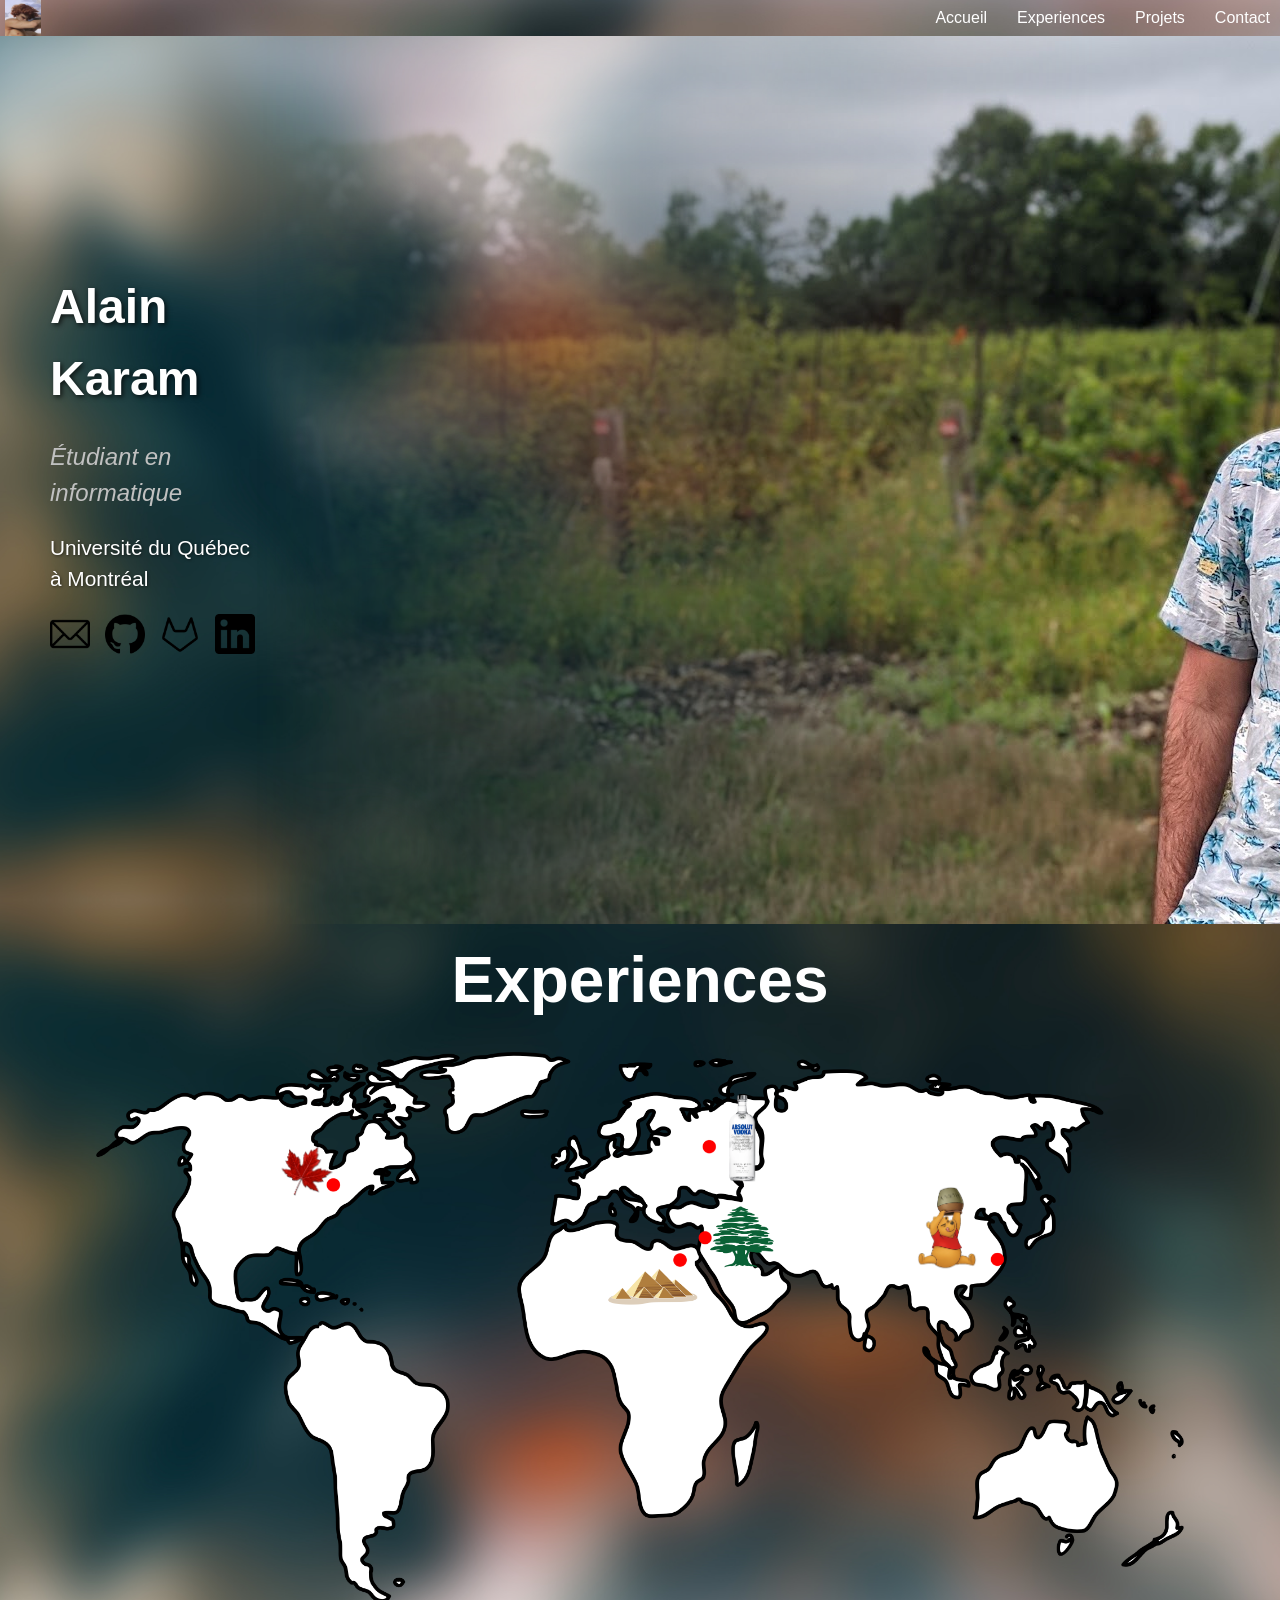
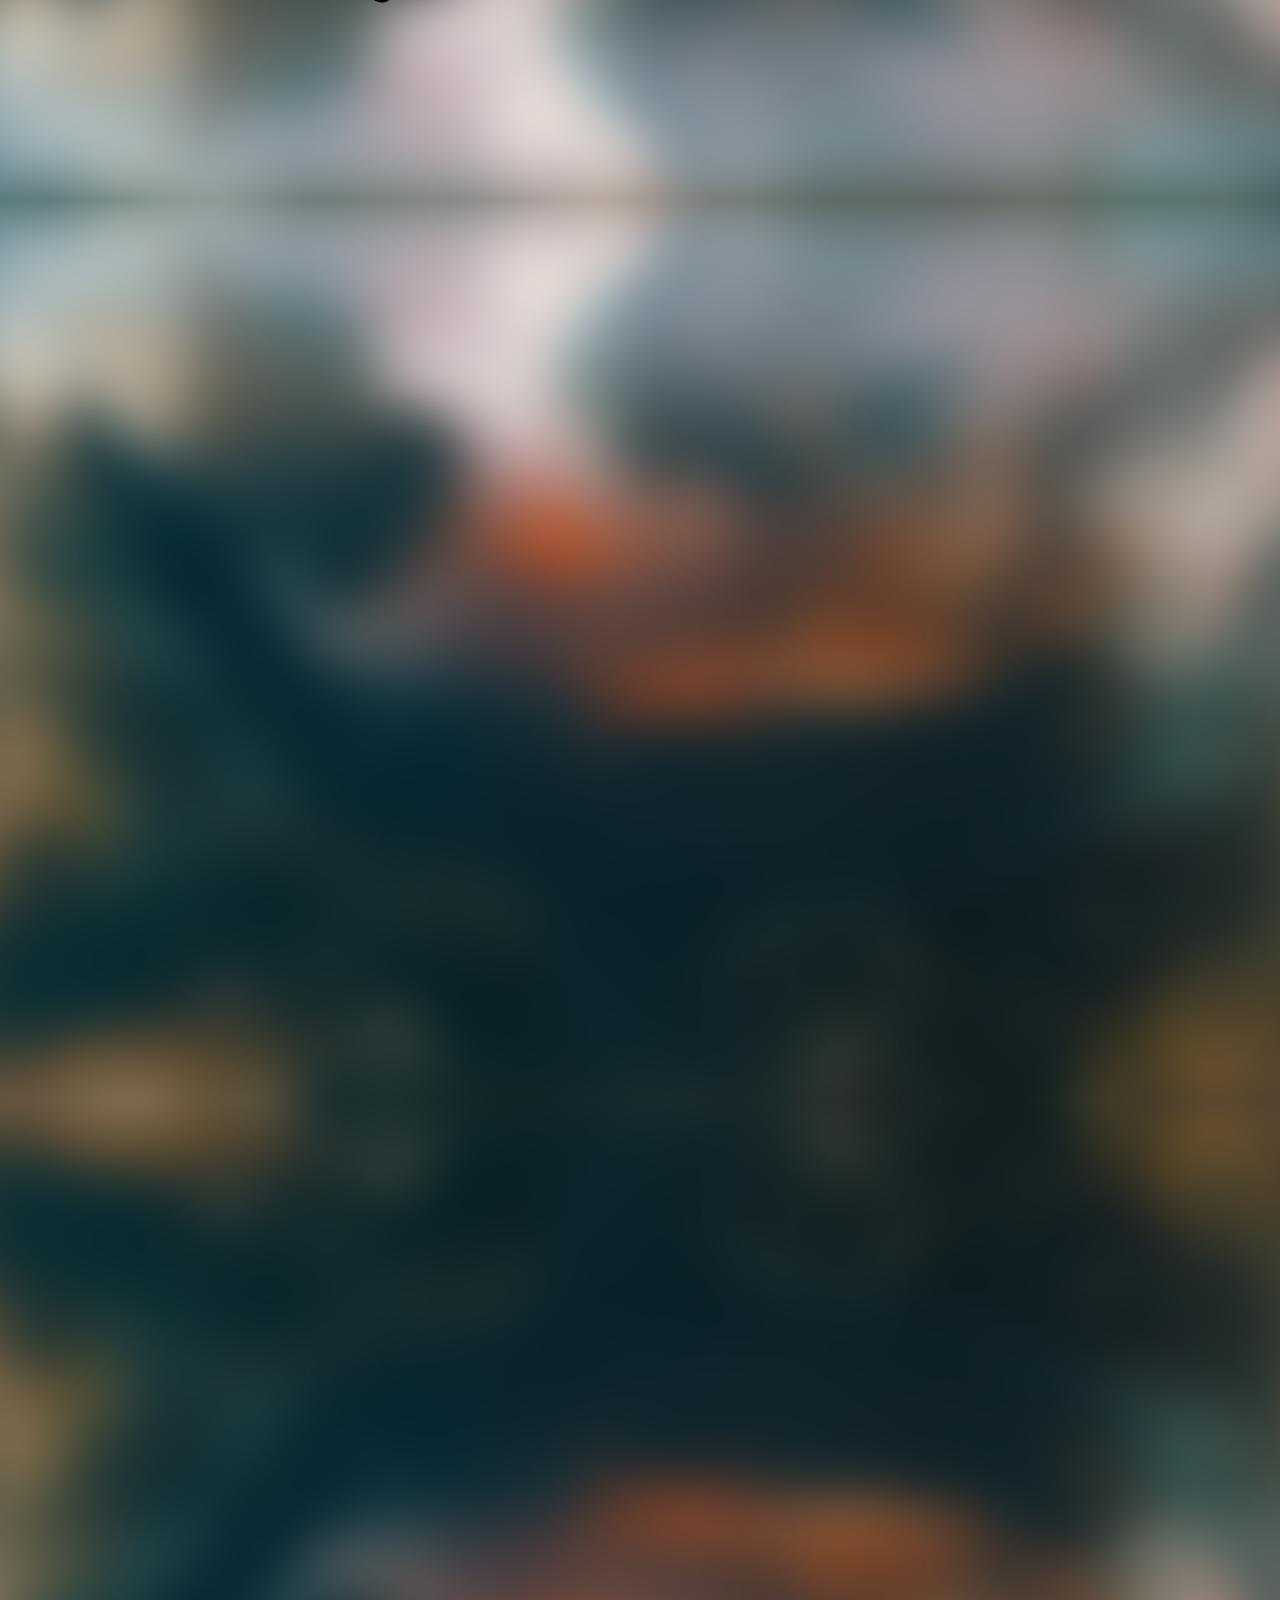
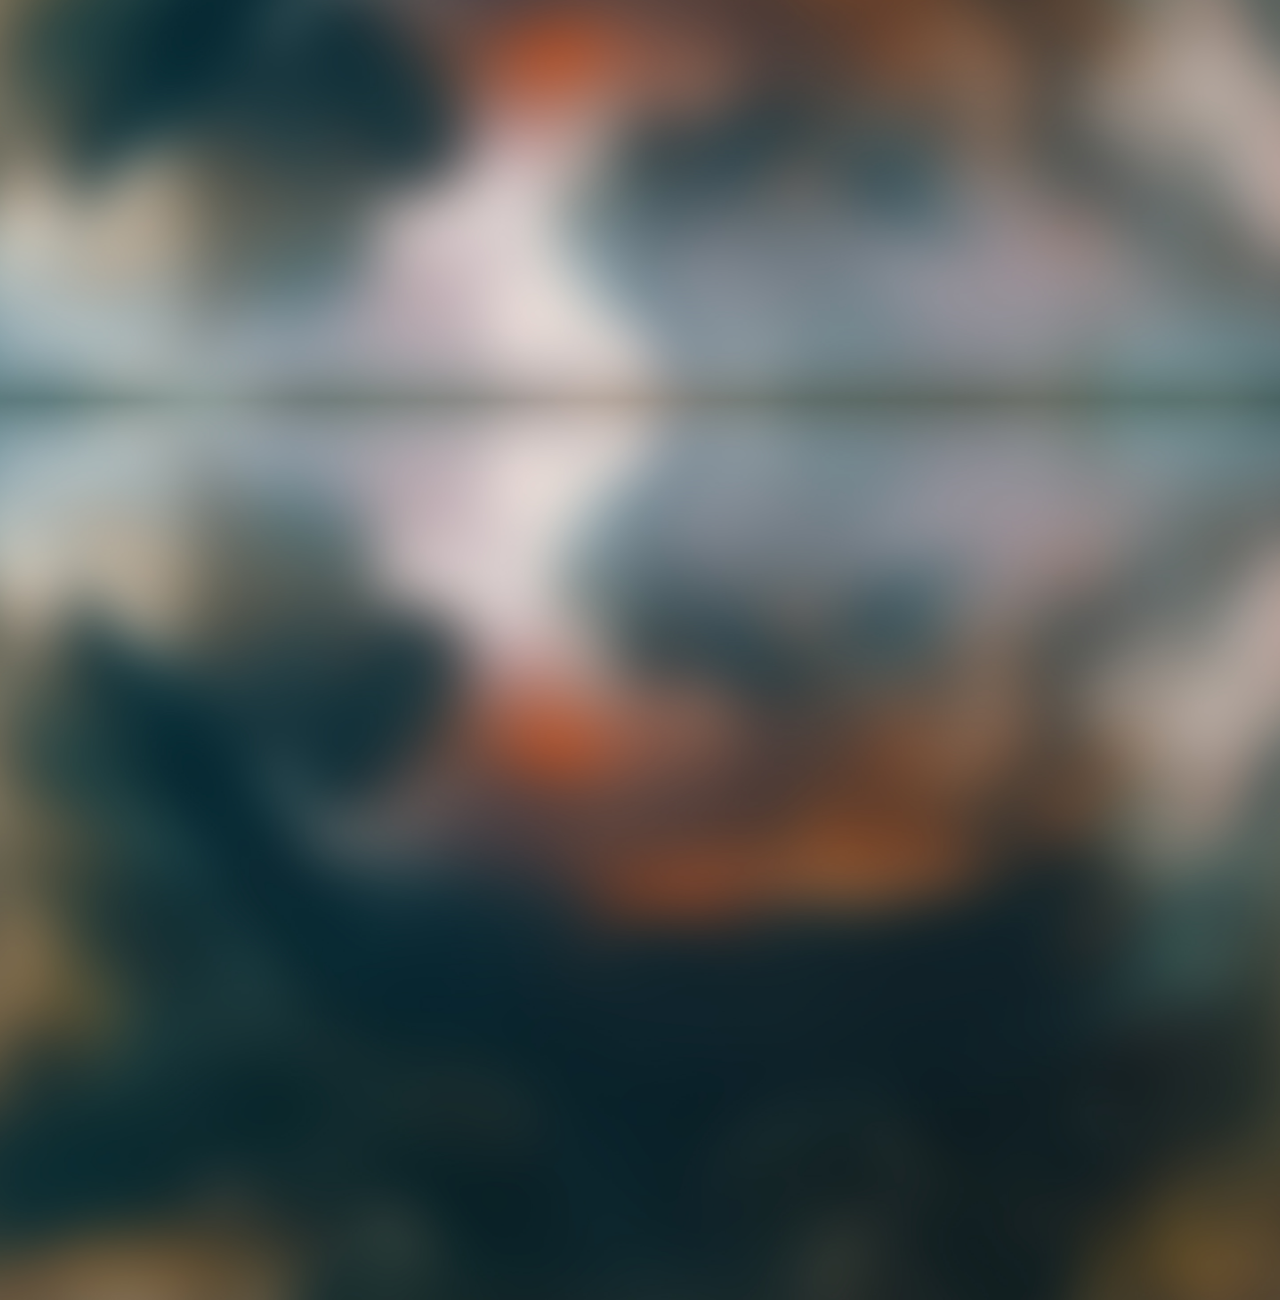
==== index.html @ f5df2fdd "ajuster les icones" ====
<!DOCTYPE html>
<html lang="fr">
<head>
    <meta charset="UTF-8">
    <meta name="viewport" content="width=device-width, initial-scale=1.0">
    <title>Portfolio</title>
    <link rel="stylesheet" href="styles.css">
</head>
<body>

    <div class="background-container" id="backgroundContainer"></div>

    <nav class="navbar" id="navbar">
        <div class="logo">
            <img src="images/lucy.png" alt="Logo">
        </div>
        <ul class="nav-links">
            <li><a href="#home">Accueil</a></li>
            <li><a href="#experiences">Experiences</a></li>
            <li><a href="#projets">Projets</a></li>
            <li><a href="#contact">Contact</a></li>
        </ul>
    </nav>

    <div class="profile-section">
        <div class="profile-info">
            <h1>Alain Karam</h1>
            <p class="student-title">Étudiant en informatique</p>
            <p class="university">Université du Québec à Montréal</p>
            <div class="social-icons">
                <a href="mailto:alain.jm.karam@gmail.com" target="_blank">
                    <img src="images/icons/email.png" alt="Email">
                </a>
                <a href="https://github.com/Alain-Karam" target="_blank">
                    <img src="images/icons/github.png" alt="GitHub">
                </a>
                <a href="https://gitlab.info.uqam.ca/karam.alain" target="_blank">
                    <img src="images/icons/gitlab.png" alt="GitLab">
                </a>
                <a href="https://www.linkedin.com/in/Karam-Alain" target="_blank">
                    <img src="images/icons/linkedin.png" alt="LinkedIn">
                </a>
            </div>
        </div>
        <div class="photo-container">
            <img src="images/alainPfp.png" alt="Photo d'Alain" class="photo-profil">
        </div>
    </div>

    
    
    <div id="experiences" class="Experiences">
        <h1>Experiences</h1>
        <div class="worldMapImage">
            <img src="images/worldMapDotted.png" alt="World Map" class="worldMap">

            <!-- Lebanon -->
            <div class="country-icon" style="top: 34%; left: 58%; width: 5%; height: auto;">
                <img src="images/icons/cedarTree.png" alt="Cedar Tree">
                <div class="tooltip">
                    <p>1998-2007</p>
                    <p>2013-2016</p>
                    <p>Baccalauréat français en Économie sociale<br>Spécialité Mathématiques</p>
                </div>
            </div>

            <!-- Egypt -->
            <div class="country-icon" style="top: 43%; left: 51%; width: 7%; height: auto;">
                <img src="images/icons/pyramids.png" alt="Pyramids">
                <div class="tooltip">
                    <p>2007-2009</p>
                </div>
            </div>

            <!-- China -->
            <div class="country-icon" style="top: 32%; left: 74%;">
                <img src="images/icons/winniethepooh.png" alt="Winnie the Pooh">
                <div class="tooltip">
                    <p>2009-2011</p>
                </div>
            </div>

            <!-- Russia -->
            <div class="country-icon" style="top: 16%; left: 58%; width: 2%; height: auto;">
                <img src="images/icons/absoluteVodka.png" alt="Absolute Vodka">
                <div class="tooltip">
                    <p>2011-2013</p>
                </div>
            </div>

            <!-- Canada -->
            <div class="country-icon" style="top: 22%; left: 24%;">
                <img src="images/icons/mapleLeaf.png" alt="Maple Leaf">
                <div class="tooltip">
                    <p>2016-Present</p>
                </div>
            </div>
        </div>
    </div>
    
    <script src="script.js"></script>
</body>
</html>
---- styles.css ----
body {
    margin: 0;
    padding: 0;
    overflow-x: hidden;
    font-family: Arial, sans-serif;
}

.background-container {
    position: absolute;
    top: 0;
    left: 0;
    width: 100%;
    z-index: -1;
}

.background-image {
    width: 100%;
    height: 100vh;
    background-size: cover;
    background-position: center;
    position: absolute;
}

.navbar {
    display: flex;
    justify-content: space-between;
    align-items: center;
    background-image: url('images/background/backgroundBlurredInvertedNav.png');
    background-size: cover;
    background-position: center;
    gap: 27px;
    position: fixed;
    top: 0;
    width: 100%;
    height: 36px;
    z-index: 1008;
    background-color: rgba(0, 0, 0, 0.9);
    transition: opacity 0.3s ease;
    opacity: 1;
}

.nav-links {
    list-style: none;
    display: flex;
    gap: 20px;
    margin: 0;
    padding: 0;
}

.nav-links a {
    text-decoration: none;
    color: white;
    font-size: 1em;
    transition: color 0.3s ease;
}

.nav-links li {
    margin: 0;
    padding-right: 10px;
}

.nav-links a:hover {
    color: #00bcd4;
}

.logo {
    height: 100%;
    display: flex;
    align-items: center;
    justify-content: center;
    padding: 5px;
}


.logo img {
    max-height: 100%;
    max-width: 100%;
    width: auto;
    height: auto;
    object-fit: contain;
    transition: transform 0.3s ease;
}


.logo img:hover {
    transform: scale(1.1);
}

.profile-section {
    display: flex;
    justify-content: flex-start;
    align-items: center;
    height: 100vh;
    padding: 0 50px;
    color: white;
}

.profile-info {
    max-width: 500px;
    text-align: left;
    line-height: 1.5;
    font-family: 'Arial', sans-serif;
}

.profile-info h1 {
    font-size: 3rem;
    font-weight: bold;
    margin-bottom: 15px;
    color: #ffffff;
    text-shadow: 2px 2px 5px rgba(0, 0, 0, 0.7);
}

.student-title {
    font-size: 1.5rem;
    margin-bottom: 10px;
    color: #c0c0c0;
    font-style: italic;
}

.university {
    font-size: 1.3rem;
    margin-bottom: 20px;
    color: #ffffff;
    text-shadow: 1px 1px 3px rgba(0, 0, 0, 0.5);
}

.social-icons {
    display: flex;
    gap: 15px;
}

.social-icons a img {
    width: 40px;
    height: 40px;
    transition: transform 0.3s ease, box-shadow 0.3s ease;
}

.social-icons a img:hover {
    transform: scale(1.2);
    box-shadow: 0 4px 10px rgba(0, 0, 0, 0.5);
}

.profile-section {
    display: flex;
    align-items: center;
    justify-content: space-between;
    height: 100vh;
    padding: 0 50px;
    box-sizing: border-box;
}

.profile-info {
    flex: 1;
    text-align: left;
    color: white;
}

.photo-container {
    flex: 1;
    display: flex;
    justify-content: flex-end;
    align-items: center;
}

.photo-profil {
    width: auto;
    height: 80%;
    object-fit: cover;
    mask-image: linear-gradient(to left, rgba(0, 0, 0, 1) 50%, rgba(0, 0, 0, 0) 100%);
    -webkit-mask-image: linear-gradient(to left, rgba(0, 0, 0, 1) 50%, rgba(0, 0, 0, 0) 100%);
}


.Experiences h1 {
    color: white;
    font-size: 400%;
    text-align: center;
    margin-bottom: 35px;
}

.worldMapImage {
    position: relative;
    text-align: center;
    width: 100%;
}

.worldMap {
    width: 85%;
    height: auto;
    display: block;
    margin: 0 auto;
}

.country-icon {
    position: absolute;
    width: 5%;
    height: auto;
    transform: translate(-50%, -50%);
}

.country-icon img {
    width: 100%;
    height: auto;
    transition: transform 0.3s ease;
}

.country-icon:hover img {
    transform: scale(1.2);
}

.tooltip {
    display: none;
    position: absolute;
    top: 105%;
    left: 50%;
    transform: translateX(-50%);
    background-color: rgba(0, 0, 0, 0.8);
    color: white;
    padding: 10px 15px;
    border-radius: 5px;
    font-size: 0.9em;
    text-align: center;
    line-height: 1.5;
    z-index: 10;
    width: max-content;
    max-width: 200px;
}

.country-icon:hover .tooltip {
    display: block;
    animation: fadeIn 0.3s ease-in-out;
}

@keyframes fadeIn {
    from {
        opacity: 0;
    }
    to {
        opacity: 1;
    }
}
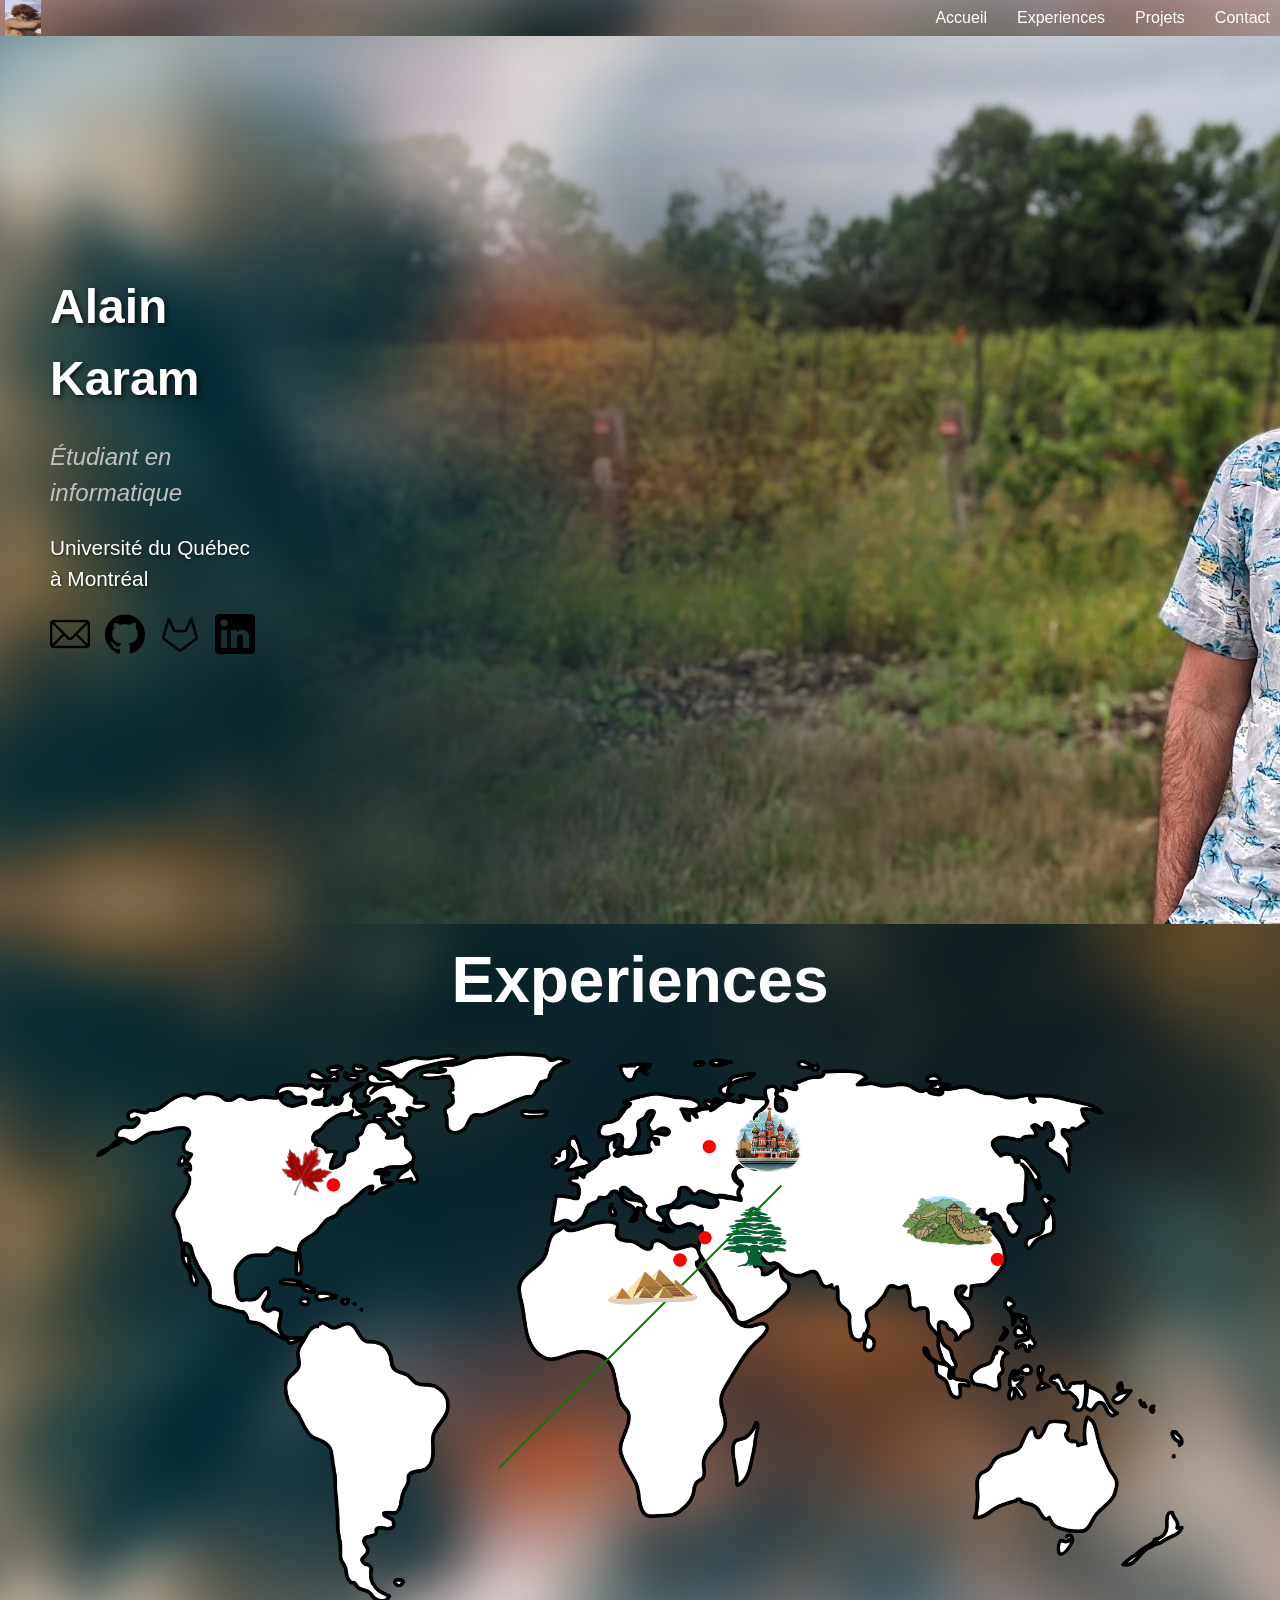
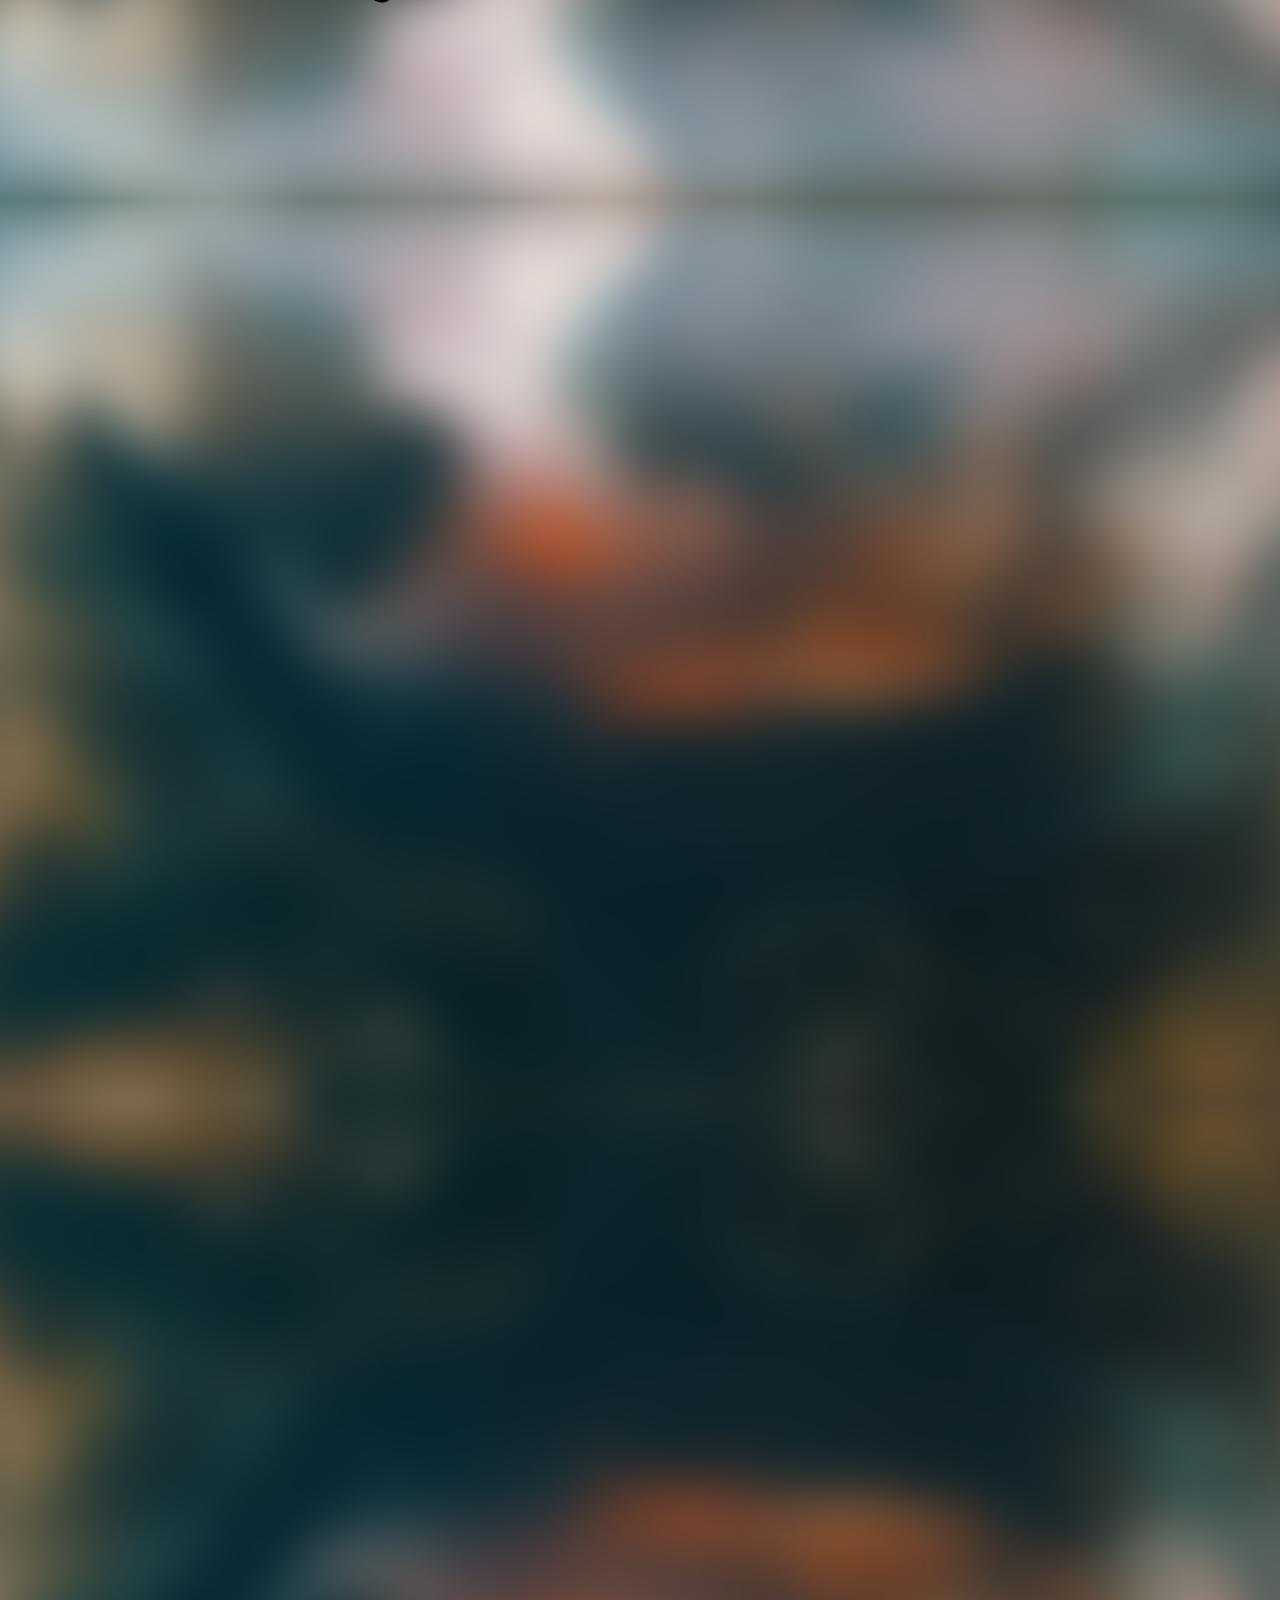
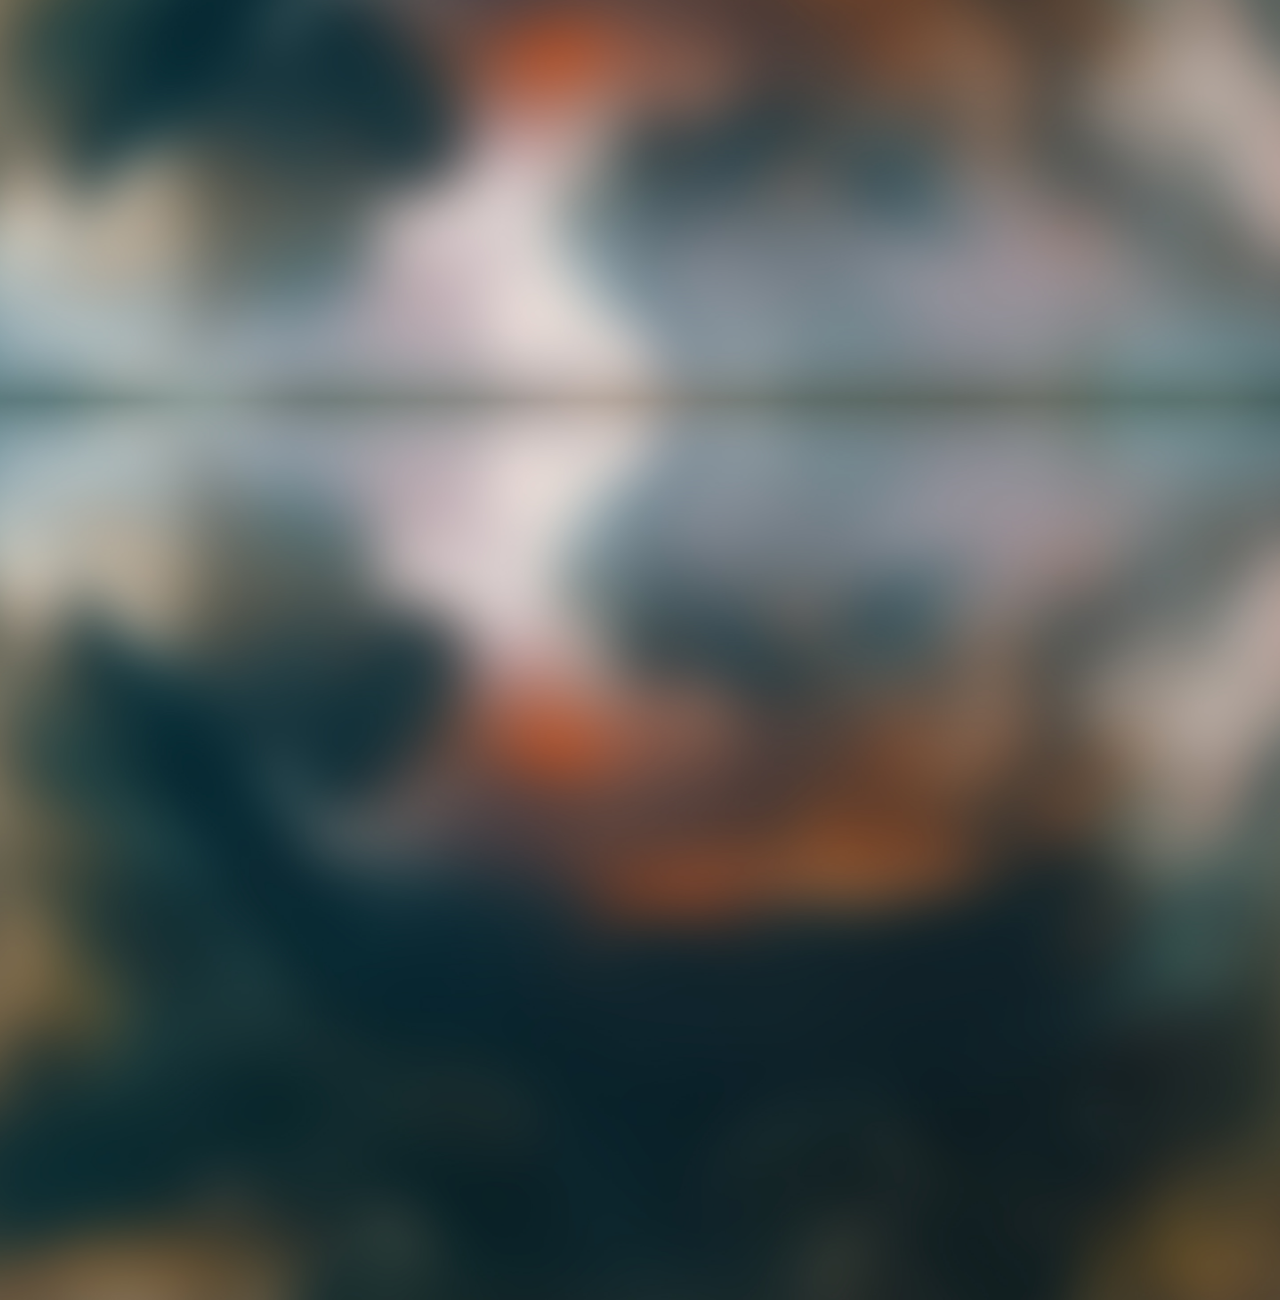
==== commit 3bab74ad: "Ajouter ligne liban-egypte" ====
--- a/index.html
+++ b/index.html
@@ -22,7 +22,7 @@
         </ul>
     </nav>
 
-    <div class="profile-section">
+    <div id="home" class="profile-section">
         <div class="profile-info">
             <h1>Alain Karam</h1>
             <p class="student-title">Étudiant en informatique</p>
@@ -47,15 +47,13 @@
         </div>
     </div>
 
-    
-    
     <div id="experiences" class="Experiences">
         <h1>Experiences</h1>
         <div class="worldMapImage">
             <img src="images/worldMapDotted.png" alt="World Map" class="worldMap">
 
             <!-- Lebanon -->
-            <div class="country-icon" style="top: 34%; left: 58%; width: 5%; height: auto;">
+            <div class="country-icon" style="top: 34%; left: 59%; width: 5%; height: auto;">
                 <img src="images/icons/cedarTree.png" alt="Cedar Tree">
                 <div class="tooltip">
                     <p>1998-2007</p>
@@ -63,6 +61,9 @@
                     <p>Baccalauréat français en Économie sociale<br>Spécialité Mathématiques</p>
                 </div>
             </div>
+
+            <!-- Lebanon to Egypt -->
+            <div class="lebanon-egypt"></div>
 
             <!-- Egypt -->
             <div class="country-icon" style="top: 43%; left: 51%; width: 7%; height: auto;">
@@ -73,16 +74,16 @@
             </div>
 
             <!-- China -->
-            <div class="country-icon" style="top: 32%; left: 74%;">
-                <img src="images/icons/winniethepooh.png" alt="Winnie the Pooh">
+            <div class="country-icon" style="top: 31%; left: 74%; width: 7%; height: auto;">
+                <img src="images/icons/wallOfChina.png" alt="Wall of China">
                 <div class="tooltip">
                     <p>2009-2011</p>
                 </div>
             </div>
 
             <!-- Russia -->
-            <div class="country-icon" style="top: 16%; left: 58%; width: 2%; height: auto;">
-                <img src="images/icons/absoluteVodka.png" alt="Absolute Vodka">
+            <div class="country-icon" style="top: 16%; left: 60%; width: 6%; height: auto;">
+                <img src="images/icons/kremlin.png" alt="Kremlin">
                 <div class="tooltip">
                     <p>2011-2013</p>
                 </div>
--- a/styles.css
+++ b/styles.css
@@ -71,7 +71,6 @@
     padding: 5px;
 }
 
-
 .logo img {
     max-height: 100%;
     max-width: 100%;
@@ -80,7 +79,6 @@
     object-fit: contain;
     transition: transform 0.3s ease;
 }
-
 
 .logo img:hover {
     transform: scale(1.1);
@@ -231,11 +229,23 @@
     animation: fadeIn 0.3s ease-in-out;
 }
 
+
 @keyframes fadeIn {
     from {
         opacity: 0;
     }
+
     to {
         opacity: 1;
     }
 }
+
+.lebanon-egypt {
+    width: 400px;
+    height: 2px;
+    background: green;
+    position: absolute;
+    top: 50%;
+    left: 50%;
+    transform: translate(-50%, -50%) rotate(-45deg);
+}
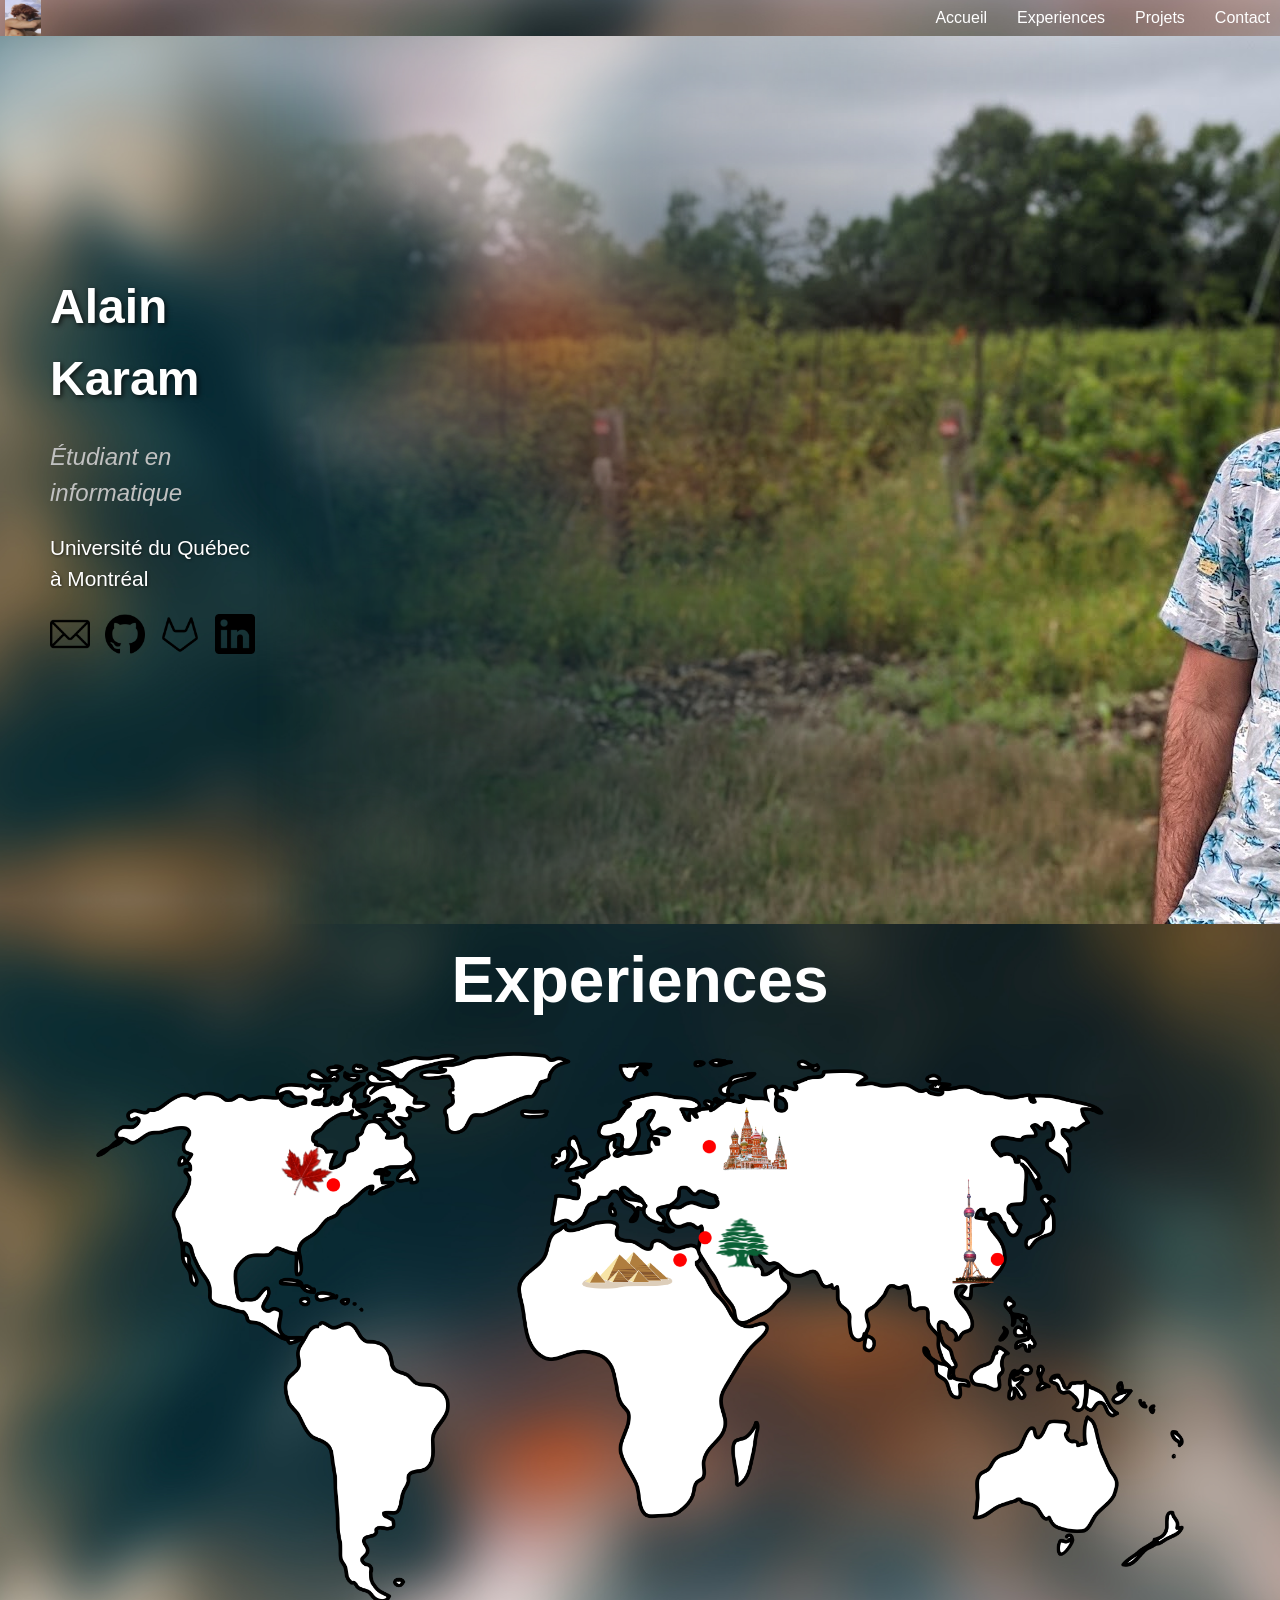
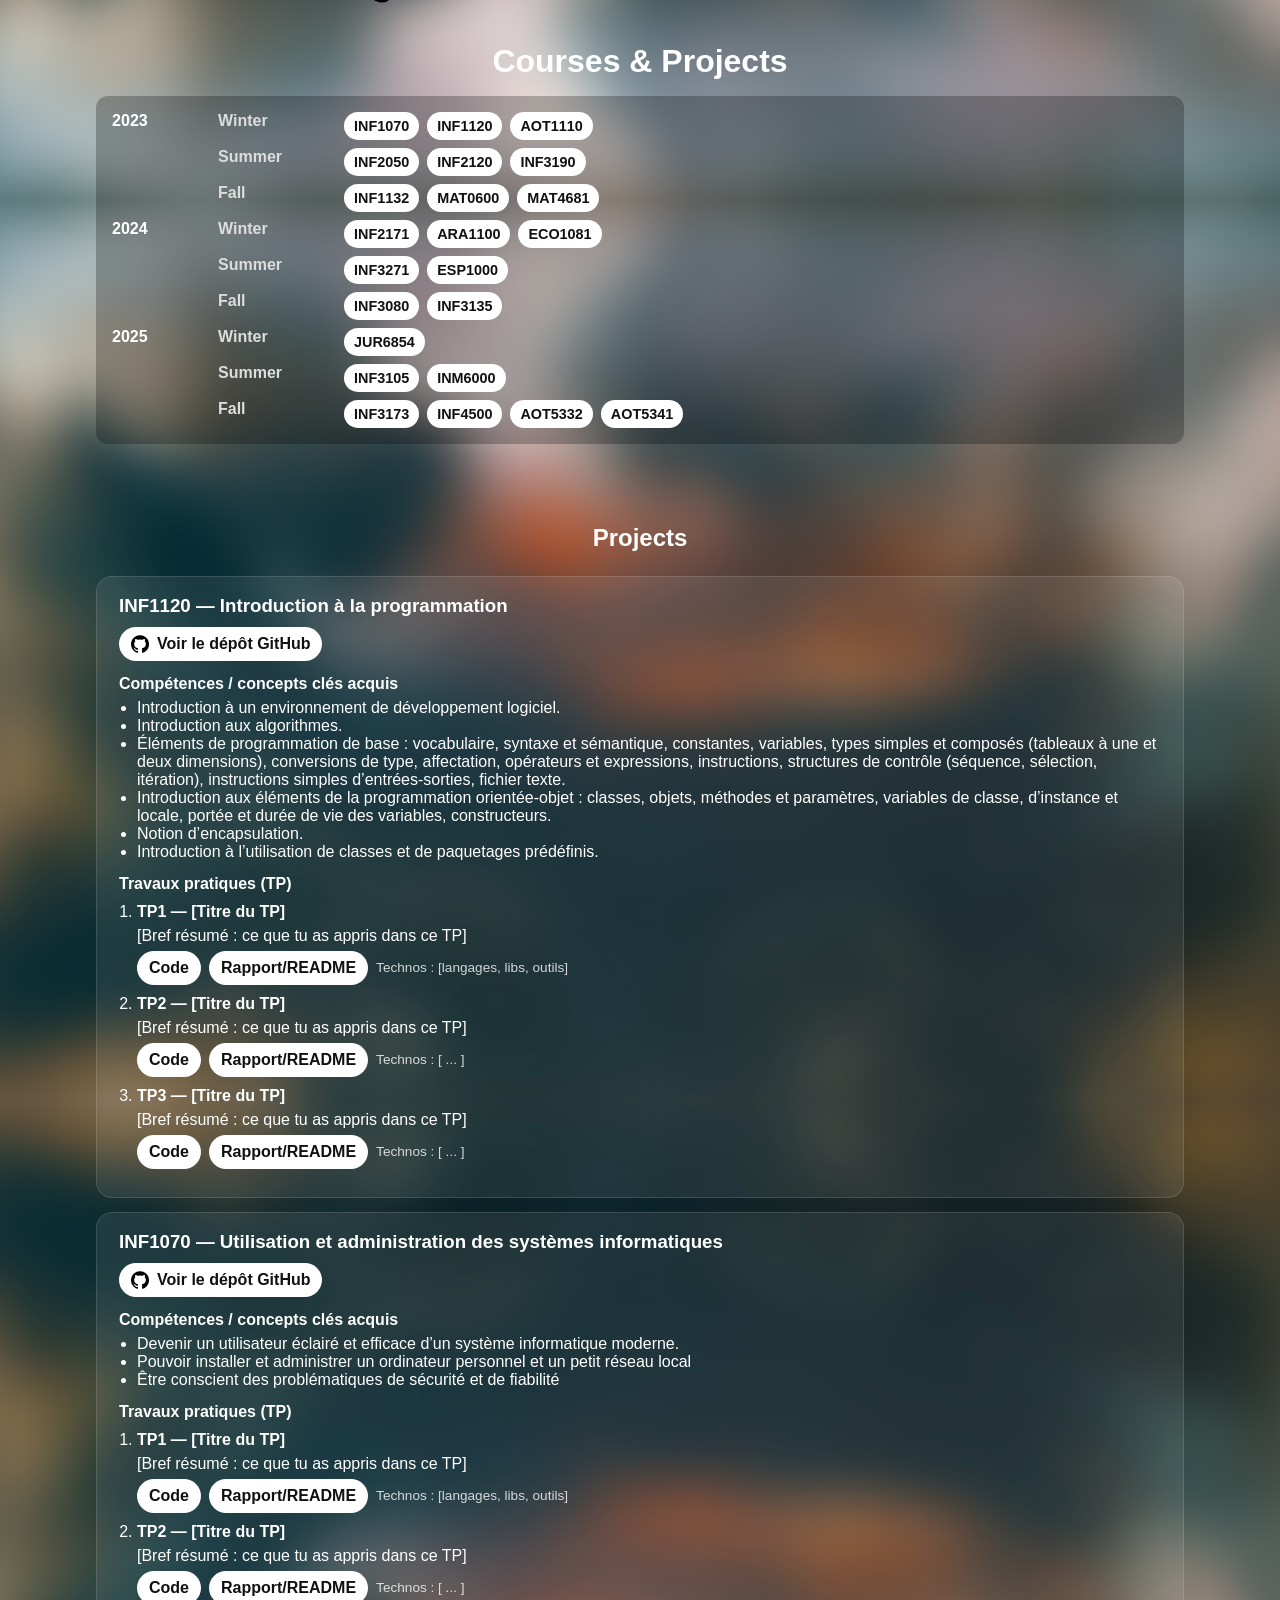
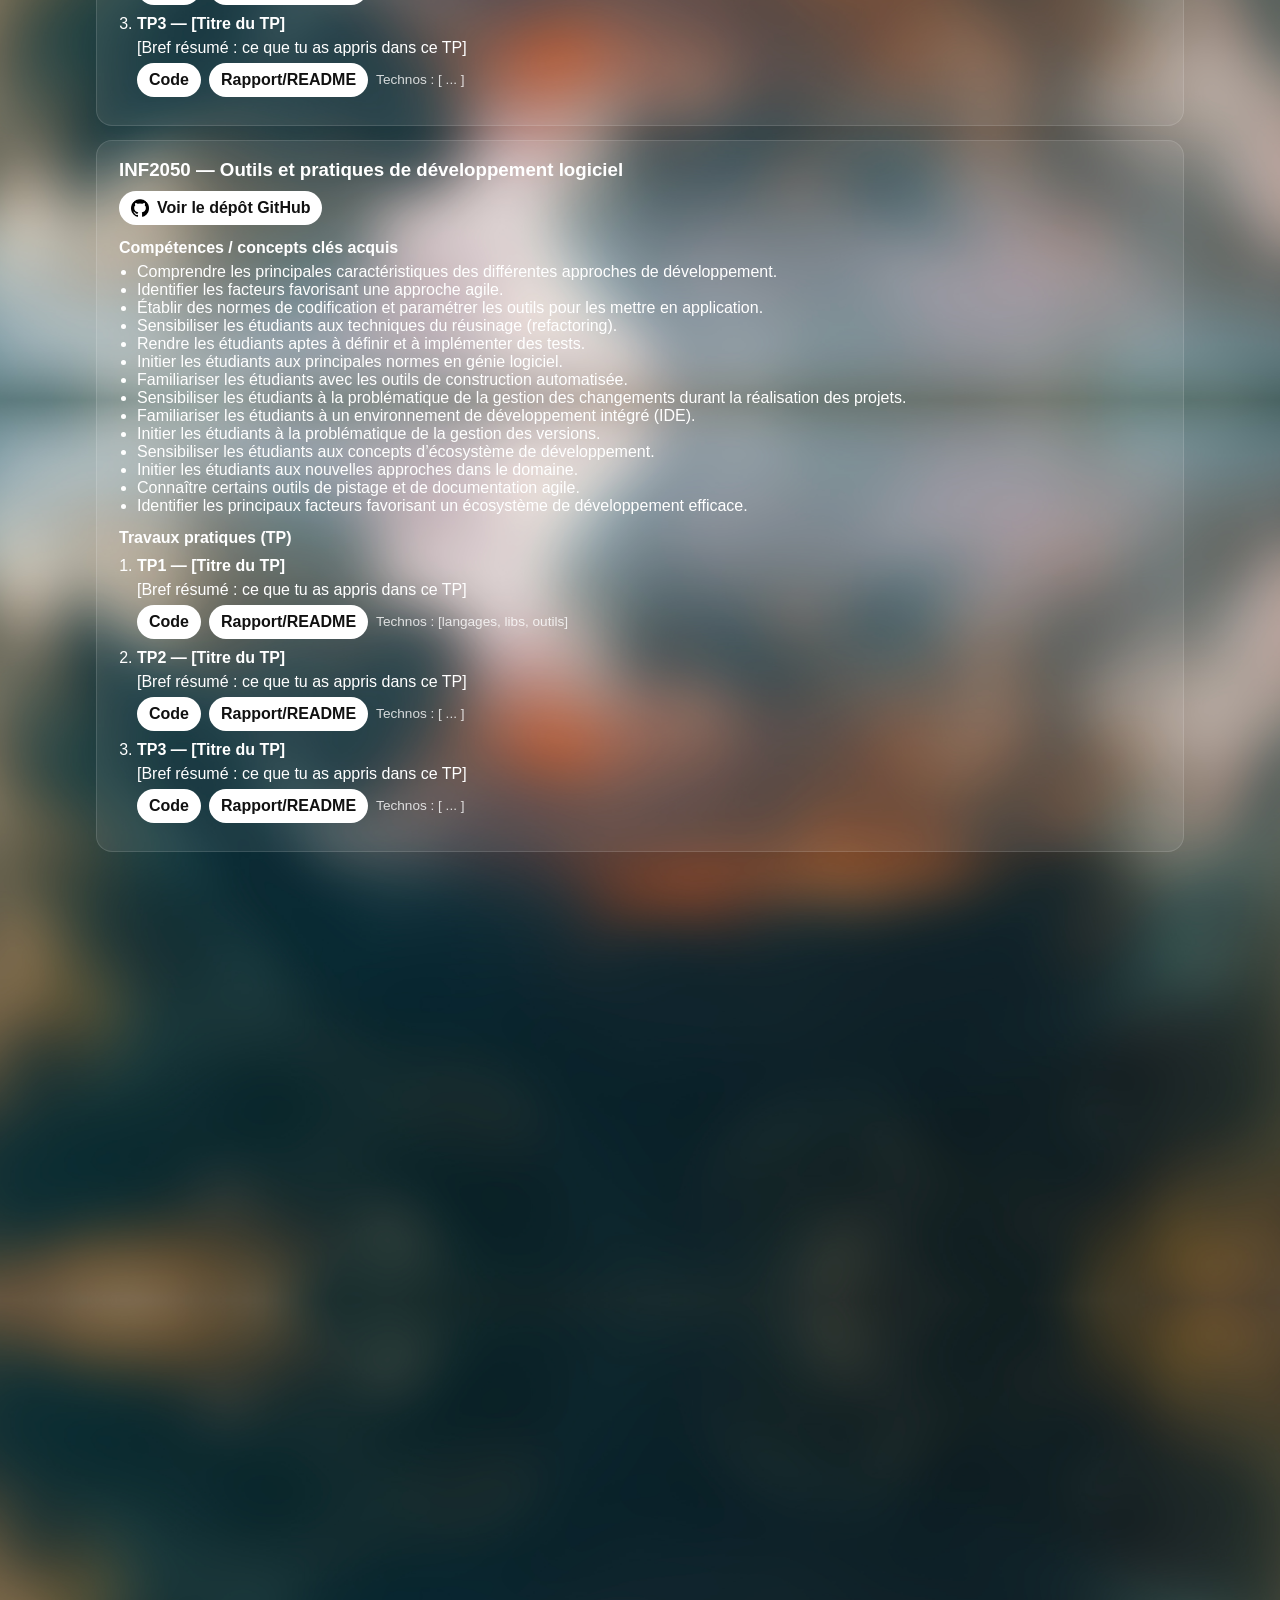
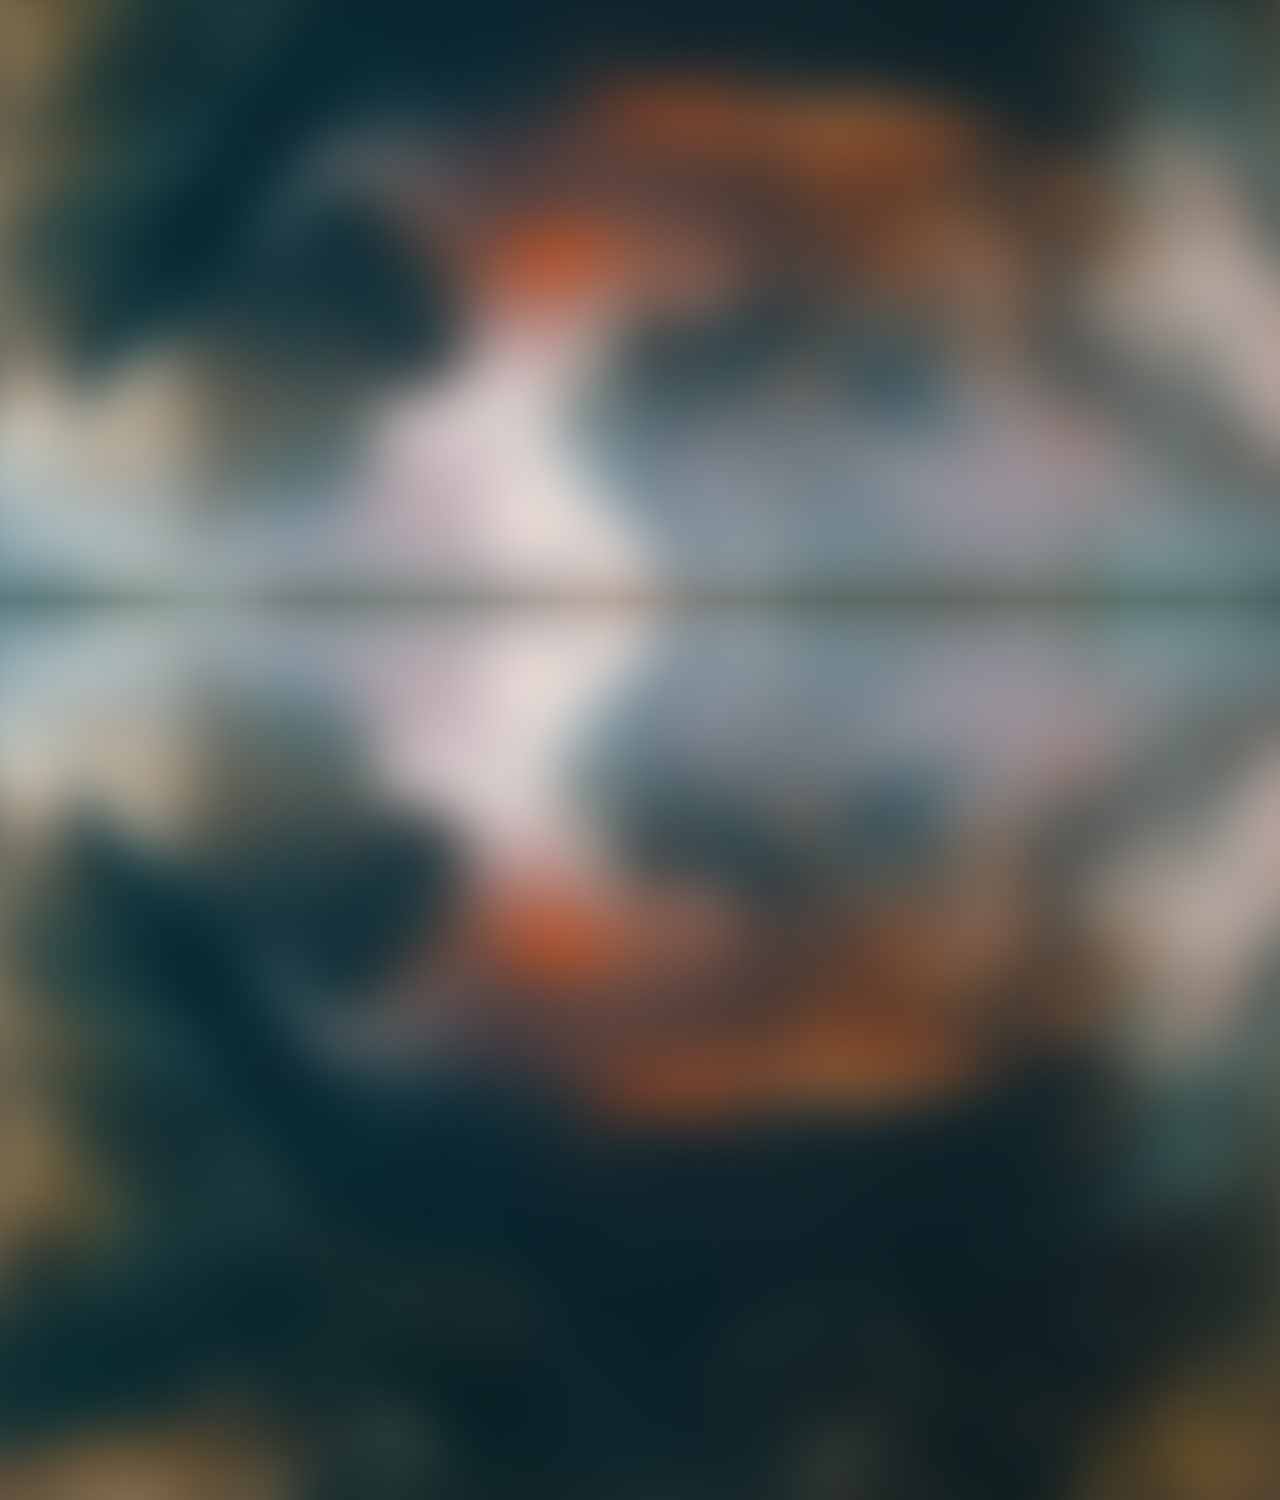
==== commit 16d5e1cb: "added courses" ====
--- a/index.html
+++ b/index.html
@@ -7,9 +7,7 @@
     <link rel="stylesheet" href="styles.css">
 </head>
 <body>
-
     <div class="background-container" id="backgroundContainer"></div>
-
     <nav class="navbar" id="navbar">
         <div class="logo">
             <img src="images/lucy.png" alt="Logo">
@@ -21,7 +19,6 @@
             <li><a href="#contact">Contact</a></li>
         </ul>
     </nav>
-
     <div id="home" class="profile-section">
         <div class="profile-info">
             <h1>Alain Karam</h1>
@@ -46,27 +43,23 @@
             <img src="images/alainPfp.png" alt="Photo d'Alain" class="photo-profil">
         </div>
     </div>
-
     <div id="experiences" class="Experiences">
         <h1>Experiences</h1>
         <div class="worldMapImage">
             <img src="images/worldMapDotted.png" alt="World Map" class="worldMap">
 
             <!-- Lebanon -->
-            <div class="country-icon" style="top: 34%; left: 59%; width: 5%; height: auto;">
+            <div class="country-icon" style="top: 35%; left: 58%; width: 4%; height: auto;">
                 <img src="images/icons/cedarTree.png" alt="Cedar Tree">
                 <div class="tooltip">
                     <p>1998-2007</p>
                     <p>2013-2016</p>
-                    <p>Baccalauréat français en Économie sociale<br>Spécialité Mathématiques</p>
-                </div>
-            </div>
-
-            <!-- Lebanon to Egypt -->
-            <div class="lebanon-egypt"></div>
+                    <p>Baccalauréat Français<br>en<br>Économie Sociale<br>Spécialité Mathématiques</p>
+                </div>
+            </div>
 
             <!-- Egypt -->
-            <div class="country-icon" style="top: 43%; left: 51%; width: 7%; height: auto;">
+            <div class="country-icon" style="top: 40%; left: 49%; width: 7%; height: auto;">
                 <img src="images/icons/pyramids.png" alt="Pyramids">
                 <div class="tooltip">
                     <p>2007-2009</p>
@@ -74,16 +67,16 @@
             </div>
 
             <!-- China -->
-            <div class="country-icon" style="top: 31%; left: 74%; width: 7%; height: auto;">
-                <img src="images/icons/wallOfChina.png" alt="Wall of China">
+            <div class="country-icon" style="top: 32%; left: 76%;">
+                <img src="images/icons/pearlTower.png" alt="Pearl Tower">
                 <div class="tooltip">
                     <p>2009-2011</p>
                 </div>
             </div>
 
             <!-- Russia -->
-            <div class="country-icon" style="top: 16%; left: 60%; width: 6%; height: auto;">
-                <img src="images/icons/kremlin.png" alt="Kremlin">
+            <div class="country-icon" style="top: 16%; left: 59%; width: 5%; height: auto;">
+                <img src="images/icons/redSquare.png" alt="Red Square">
                 <div class="tooltip">
                     <p>2011-2013</p>
                 </div>
@@ -97,8 +90,256 @@
                 </div>
             </div>
         </div>
+        <div class="courses-section">
+            <h2>Courses & Projects</h2>
+            <div class="courses-grid">
+                <!-- 2023 -->
+                <div class="year">2023</div>
+                <div class="term">Winter</div>
+                <div class="courses">
+                    <a class="course-chip" href="#INF1070">INF1070</a>
+                    <a class="course-chip" href="#INF1120">INF1120</a>
+                    <a class="course-chip" href="#AOT1110">AOT1110</a>
+                </div>
+                <div class="year"></div>
+                <div class="term">Summer</div>
+                <div class="courses">
+                    <a class="course-chip" href="#INF2050">INF2050</a>
+                    <a class="course-chip" href="#INF2120">INF2120</a>
+                    <a class="course-chip" href="#INF3190">INF3190</a>
+                </div>
+                <div class="year"></div>
+                <div class="term">Fall</div>
+                <div class="courses">
+                    <a class="course-chip" href="#INF1132">INF1132</a>
+                    <a class="course-chip" href="#MAT0600">MAT0600</a>
+                    <a class="course-chip" href="#MAT4681">MAT4681</a>
+                </div>
+        
+                <!-- 2024 -->
+                <div class="year">2024</div>
+                <div class="term">Winter</div>
+                <div class="courses">
+                    <a class="course-chip" href="#INF2171">INF2171</a>
+                    <a class="course-chip" href="#ARA1100">ARA1100</a>
+                    <a class="course-chip" href="#ECO1081">ECO1081</a>
+                </div>
+                <div class="year"></div>
+                <div class="term">Summer</div>
+                <div class="courses">
+                    <a class="course-chip" href="#INF3271">INF3271</a>
+                    <a class="course-chip" href="#ESP1000">ESP1000</a>
+                </div>
+                <div class="year"></div>
+                <div class="term">Fall</div>
+                <div class="courses">
+                    <a class="course-chip" href="#INF3080">INF3080</a>
+                    <a class="course-chip" href="#INF3135">INF3135</a>
+                </div>
+        
+                <!-- 2025 -->
+                <div class="year">2025</div>
+                <div class="term">Winter</div>
+                <div class="courses">
+                    <a class="course-chip" href="#JUR6854">JUR6854</a>
+                </div>
+                <div class="year"></div>
+                <div class="term">Summer</div>
+                <div class="courses">
+                    <a class="course-chip" href="#INF3105">INF3105</a>
+                    <a class="course-chip" href="#INM6000">INM6000</a>
+                </div>
+                <div class="year"></div>
+                <div class="term">Fall</div>
+                <div class="courses">
+                    <a class="course-chip" href="#INF3173">INF3173</a>
+                    <a class="course-chip" href="#INF4500">INF4500</a>
+                    <a class="course-chip" href="#AOT5332">AOT5332</a>
+                    <a class="course-chip" href="#AOT5341">AOT5341</a>
+                </div>
+            </div>
+        </div>
     </div>
+    <!-- Projects -->
+    <section id="projets" class="projects-section">
+        <h1>Projects</h1>
     
+        <article id="INF1120" class="project-card">
+            <h3>INF1120 — Introduction à la programmation</h3>
+            <div class="project-links">
+                <a class="project-link" href="https://github.com/Alain-karam/UQAM/tree/main/Year%202023/1-%20Winter/INF%201120"
+                    target="_blank" rel="noopener noreferrer">
+                    <img src="images/icons/github.png" alt="" aria-hidden="true">
+                    Voir le dépôt GitHub
+                </a>
+            </div>
+            <div class="course-summary">
+                <h4>Compétences / concepts clés acquis</h4>
+                <ul class="bullets">
+                    <li>Introduction à un environnement de développement logiciel.</li>
+                    <li>Introduction aux algorithmes.</li>
+                    <li>Éléments de programmation de base : vocabulaire, syntaxe et sémantique, constantes, variables, types simples
+                        et composés (tableaux à une et deux dimensions), conversions de type, affectation, opérateurs et expressions,
+                        instructions, structures de contrôle (séquence, sélection, itération), instructions simples d’entrées-sorties,
+                        fichier
+                        texte.</li>
+                    <li>Introduction aux éléments de la programmation orientée-objet : classes, objets, méthodes et paramètres, variables
+                        de classe, d’instance et locale, portée et durée de vie des variables, constructeurs.
+                    </li>
+                    <li>Notion d’encapsulation.</li>
+                    <li>Introduction à l’utilisation de classes et de paquetages prédéfinis.</li>
+                </ul>
+            
+                <h4>Travaux pratiques (TP)</h4>
+                <ol class="tp-list">
+                    <li class="tp-item" id="[CODECOURS]-TP1">
+                        <div class="tp-title">TP1 — [Titre du TP]</div>
+                        <p class="tp-desc">[Bref résumé : ce que tu as appris dans ce TP]</p>
+                        <div class="tp-actions">
+                            <a class="project-link" href="[lien_repo_TP1]" target="_blank" rel="noopener">Code</a>
+                            <a class="project-link" href="[lien_rapport_TP1]" target="_blank" rel="noopener">Rapport/README</a>
+                            <span class="tp-meta">Technos : [langages, libs, outils]</span>
+                        </div>
+                    </li>
+            
+                    <li class="tp-item" id="[CODECOURS]-TP2">
+                        <div class="tp-title">TP2 — [Titre du TP]</div>
+                        <p class="tp-desc">[Bref résumé : ce que tu as appris dans ce TP]</p>
+                        <div class="tp-actions">
+                            <a class="project-link" href="[lien_repo_TP2]" target="_blank" rel="noopener">Code</a>
+                            <a class="project-link" href="[lien_rapport_TP2]" target="_blank" rel="noopener">Rapport/README</a>
+                            <span class="tp-meta">Technos : [ ... ]</span>
+                        </div>
+                    </li>
+            
+                    <li class="tp-item" id="[CODECOURS]-TP3">
+                        <div class="tp-title">TP3 — [Titre du TP]</div>
+                        <p class="tp-desc">[Bref résumé : ce que tu as appris dans ce TP]</p>
+                        <div class="tp-actions">
+                            <a class="project-link" href="[lien_repo_TP3]" target="_blank" rel="noopener">Code</a>
+                            <a class="project-link" href="[lien_rapport_TP3]" target="_blank" rel="noopener">Rapport/README</a>
+                            <span class="tp-meta">Technos : [ ... ]</span>
+                        </div>
+                    </li>
+                </ol>
+            </div>
+        </article>
+
+        <article id="INF1070" class="project-card">
+            <h3>INF1070 — Utilisation et administration des systèmes informatiques</h3>
+            <div class="project-links">
+                <a class="project-link" href="https://github.com/Alain-karam/UQAM/tree/main/Year%202023/1-%20Winter/INF%201070"
+                    target="_blank" rel="noopener noreferrer">
+                    <img src="images/icons/github.png" alt="" aria-hidden="true">
+                    Voir le dépôt GitHub
+                </a>
+            </div>
+            <div class="course-summary">
+                <h4>Compétences / concepts clés acquis</h4>
+                <ul class="bullets">
+                    <li>Devenir un utilisateur éclairé et efficace d’un système informatique moderne.</li>
+                    <li>Pouvoir installer et administrer un ordinateur personnel et un petit réseau local</li>
+                    <li>Être conscient des problématiques de sécurité et de fiabilité</li>
+                </ul>
+            
+                <h4>Travaux pratiques (TP)</h4>
+                <ol class="tp-list">
+                    <li class="tp-item" id="[CODECOURS]-TP1">
+                        <div class="tp-title">TP1 — [Titre du TP]</div>
+                        <p class="tp-desc">[Bref résumé : ce que tu as appris dans ce TP]</p>
+                        <div class="tp-actions">
+                            <a class="project-link" href="[lien_repo_TP1]" target="_blank" rel="noopener">Code</a>
+                            <a class="project-link" href="[lien_rapport_TP1]" target="_blank" rel="noopener">Rapport/README</a>
+                            <span class="tp-meta">Technos : [langages, libs, outils]</span>
+                        </div>
+                    </li>
+            
+                    <li class="tp-item" id="[CODECOURS]-TP2">
+                        <div class="tp-title">TP2 — [Titre du TP]</div>
+                        <p class="tp-desc">[Bref résumé : ce que tu as appris dans ce TP]</p>
+                        <div class="tp-actions">
+                            <a class="project-link" href="[lien_repo_TP2]" target="_blank" rel="noopener">Code</a>
+                            <a class="project-link" href="[lien_rapport_TP2]" target="_blank" rel="noopener">Rapport/README</a>
+                            <span class="tp-meta">Technos : [ ... ]</span>
+                        </div>
+                    </li>
+            
+                    <li class="tp-item" id="[CODECOURS]-TP3">
+                        <div class="tp-title">TP3 — [Titre du TP]</div>
+                        <p class="tp-desc">[Bref résumé : ce que tu as appris dans ce TP]</p>
+                        <div class="tp-actions">
+                            <a class="project-link" href="[lien_repo_TP3]" target="_blank" rel="noopener">Code</a>
+                            <a class="project-link" href="[lien_rapport_TP3]" target="_blank" rel="noopener">Rapport/README</a>
+                            <span class="tp-meta">Technos : [ ... ]</span>
+                        </div>
+                    </li>
+                </ol>
+            </div>
+        </article>
+
+        <article id="INF2050" class="project-card">
+            <h3>INF2050 — Outils et pratiques de développement logiciel</h3>
+            <div class="project-links">
+                <a class="project-link" href="https://github.com/Alain-karam/UQAM/tree/main/Year%202023/2%20-%20Summer/INF%202050"
+                    target="_blank" rel="noopener noreferrer">
+                    <img src="images/icons/github.png" alt="" aria-hidden="true">
+                    Voir le dépôt GitHub
+                </a>
+            </div>
+            <div class="course-summary">
+                <h4>Compétences / concepts clés acquis</h4>
+                <ul class="bullets">
+                    <li>Comprendre les principales caractéristiques des différentes approches de développement.</li>
+                    <li>Identifier les facteurs favorisant une approche agile.</li>
+                    <li>Établir des normes de codification et paramétrer les outils pour les mettre en application.</li>
+                    <li>Sensibiliser les étudiants aux techniques du réusinage (refactoring).</li>
+                    <li>Rendre les étudiants aptes à définir et à implémenter des tests.</li>
+                    <li>Initier les étudiants aux principales normes en génie logiciel.</li>
+                    <li>Familiariser les étudiants avec les outils de construction automatisée.</li>
+                    <li>Sensibiliser les étudiants à la problématique de la gestion des changements durant la réalisation des projets.</li>
+                    <li>Familiariser les étudiants à un environnement de développement intégré (IDE).</li>
+                    <li>Initier les étudiants à la problématique de la gestion des versions.</li>
+                    <li>Sensibiliser les étudiants aux concepts d’écosystème de développement.</li>
+                    <li>Initier les étudiants aux nouvelles approches dans le domaine.</li>
+                    <li>Connaître certains outils de pistage et de documentation agile.</li>
+                    <li>Identifier les principaux facteurs favorisant un écosystème de développement efficace.</li>
+                </ul>
+            
+                <h4>Travaux pratiques (TP)</h4>
+                <ol class="tp-list">
+                    <li class="tp-item" id="[CODECOURS]-TP1">
+                        <div class="tp-title">TP1 — [Titre du TP]</div>
+                        <p class="tp-desc">[Bref résumé : ce que tu as appris dans ce TP]</p>
+                        <div class="tp-actions">
+                            <a class="project-link" href="https://github.com/Alain-karam/UQAM/tree/main/Year%202023/2%20-%20Summer/INF%202050/Sprints/Sprint%201" target="_blank" rel="noopener">Code</a>
+                            <a class="project-link" href="[lien_rapport_TP1]" target="_blank" rel="noopener">Rapport/README</a>
+                            <span class="tp-meta">Technos : [langages, libs, outils]</span>
+                        </div>
+                    </li>
+            
+                    <li class="tp-item" id="[CODECOURS]-TP2">
+                        <div class="tp-title">TP2 — [Titre du TP]</div>
+                        <p class="tp-desc">[Bref résumé : ce que tu as appris dans ce TP]</p>
+                        <div class="tp-actions">
+                            <a class="project-link" href="[lien_repo_TP2]" target="_blank" rel="noopener">Code</a>
+                            <a class="project-link" href="[lien_rapport_TP2]" target="_blank" rel="noopener">Rapport/README</a>
+                            <span class="tp-meta">Technos : [ ... ]</span>
+                        </div>
+                    </li>
+            
+                    <li class="tp-item" id="[CODECOURS]-TP3">
+                        <div class="tp-title">TP3 — [Titre du TP]</div>
+                        <p class="tp-desc">[Bref résumé : ce que tu as appris dans ce TP]</p>
+                        <div class="tp-actions">
+                            <a class="project-link" href="[lien_repo_TP3]" target="_blank" rel="noopener">Code</a>
+                            <a class="project-link" href="[lien_rapport_TP3]" target="_blank" rel="noopener">Rapport/README</a>
+                            <span class="tp-meta">Technos : [ ... ]</span>
+                        </div>
+                    </li>
+                </ol>
+            </div>
+        </article>
+    </section>
     <script src="script.js"></script>
 </body>
 </html>
--- a/styles.css
+++ b/styles.css
@@ -1,251 +1,354 @@
+/* ===== Base ===== */
 body {
-    margin: 0;
-    padding: 0;
-    overflow-x: hidden;
-    font-family: Arial, sans-serif;
-}
-
+  margin: 0;
+  padding: 0;
+  overflow-x: hidden;
+  font-family: Arial, sans-serif;
+}
+
+html { scroll-behavior: smooth; }
+
+/* ===== Dynamic background ===== */
 .background-container {
-    position: absolute;
-    top: 0;
-    left: 0;
-    width: 100%;
-    z-index: -1;
+  position: absolute;
+  top: 0;
+  left: 0;
+  width: 100%;
+  z-index: -1;
 }
 
 .background-image {
-    width: 100%;
-    height: 100vh;
-    background-size: cover;
-    background-position: center;
-    position: absolute;
-}
-
+  width: 100%;
+  height: 100vh;
+  background-size: cover;
+  background-position: center;
+  position: absolute;
+}
+
+/* ===== Navbar ===== */
 .navbar {
-    display: flex;
-    justify-content: space-between;
-    align-items: center;
-    background-image: url('images/background/backgroundBlurredInvertedNav.png');
-    background-size: cover;
-    background-position: center;
-    gap: 27px;
-    position: fixed;
-    top: 0;
-    width: 100%;
-    height: 36px;
-    z-index: 1008;
-    background-color: rgba(0, 0, 0, 0.9);
-    transition: opacity 0.3s ease;
-    opacity: 1;
+  display: flex;
+  justify-content: space-between;
+  align-items: center;
+  background-image: url('images/background/backgroundBlurredInvertedNav.png');
+  background-size: cover;
+  background-position: center;
+  gap: 27px;
+  position: fixed;
+  top: 0;
+  width: 100%;
+  height: 36px;
+  z-index: 1008;
+  background-color: rgba(0, 0, 0, 0.9);
+  transition: opacity 0.3s ease;
+  opacity: 1;
 }
 
 .nav-links {
-    list-style: none;
-    display: flex;
-    gap: 20px;
-    margin: 0;
-    padding: 0;
+  list-style: none;
+  display: flex;
+  gap: 20px;
+  margin: 0;
+  padding: 0;
 }
 
 .nav-links a {
-    text-decoration: none;
-    color: white;
-    font-size: 1em;
-    transition: color 0.3s ease;
+  text-decoration: none;
+  color: white;
+  font-size: 1em;
+  transition: color 0.3s ease;
 }
 
 .nav-links li {
-    margin: 0;
-    padding-right: 10px;
-}
-
-.nav-links a:hover {
-    color: #00bcd4;
-}
+  margin: 0;
+  padding-right: 10px;
+}
+
+.nav-links a:hover { color: #00bcd4; }
 
 .logo {
-    height: 100%;
-    display: flex;
-    align-items: center;
-    justify-content: center;
-    padding: 5px;
+  height: 100%;
+  display: flex;
+  align-items: center;
+  justify-content: center;
+  padding: 5px;
 }
 
 .logo img {
-    max-height: 100%;
-    max-width: 100%;
-    width: auto;
-    height: auto;
-    object-fit: contain;
-    transition: transform 0.3s ease;
-}
-
-.logo img:hover {
-    transform: scale(1.1);
-}
-
+  max-height: 100%;
+  max-width: 100%;
+  width: auto;
+  height: auto;
+  object-fit: contain;
+  transition: transform 0.3s ease;
+}
+
+.logo img:hover { transform: scale(1.1); }
+
+/* ===== Hero / Profile ===== */
 .profile-section {
-    display: flex;
-    justify-content: flex-start;
-    align-items: center;
-    height: 100vh;
-    padding: 0 50px;
-    color: white;
+  display: flex;
+  justify-content: flex-start;
+  align-items: center;
+  height: 100vh;
+  padding: 0 50px;
+  color: white;
+  box-sizing: border-box;
 }
 
 .profile-info {
-    max-width: 500px;
-    text-align: left;
-    line-height: 1.5;
-    font-family: 'Arial', sans-serif;
+  flex: 1;
+  max-width: 500px;
+  text-align: left;
+  line-height: 1.5;
+  font-family: 'Arial', sans-serif;
+  color: white;
 }
 
 .profile-info h1 {
-    font-size: 3rem;
-    font-weight: bold;
-    margin-bottom: 15px;
-    color: #ffffff;
-    text-shadow: 2px 2px 5px rgba(0, 0, 0, 0.7);
+  font-size: 3rem;
+  font-weight: bold;
+  margin-bottom: 15px;
+  color: #ffffff;
+  text-shadow: 2px 2px 5px rgba(0, 0, 0, 0.7);
 }
 
 .student-title {
-    font-size: 1.5rem;
-    margin-bottom: 10px;
-    color: #c0c0c0;
-    font-style: italic;
+  font-size: 1.5rem;
+  margin-bottom: 10px;
+  color: #c0c0c0;
+  font-style: italic;
 }
 
 .university {
-    font-size: 1.3rem;
-    margin-bottom: 20px;
-    color: #ffffff;
-    text-shadow: 1px 1px 3px rgba(0, 0, 0, 0.5);
-}
-
-.social-icons {
-    display: flex;
-    gap: 15px;
-}
+  font-size: 1.3rem;
+  margin-bottom: 20px;
+  color: #ffffff;
+  text-shadow: 1px 1px 3px rgba(0, 0, 0, 0.5);
+}
+
+.social-icons { display: flex; gap: 15px; }
 
 .social-icons a img {
-    width: 40px;
-    height: 40px;
-    transition: transform 0.3s ease, box-shadow 0.3s ease;
+  width: 40px;
+  height: 40px;
+  transition: transform 0.3s ease, box-shadow 0.3s ease;
 }
 
 .social-icons a img:hover {
-    transform: scale(1.2);
-    box-shadow: 0 4px 10px rgba(0, 0, 0, 0.5);
-}
-
-.profile-section {
-    display: flex;
-    align-items: center;
-    justify-content: space-between;
-    height: 100vh;
-    padding: 0 50px;
-    box-sizing: border-box;
-}
-
-.profile-info {
-    flex: 1;
-    text-align: left;
-    color: white;
+  transform: scale(1.2);
+  box-shadow: 0 4px 10px rgba(0, 0, 0, 0.5);
 }
 
 .photo-container {
-    flex: 1;
-    display: flex;
-    justify-content: flex-end;
-    align-items: center;
+  flex: 1;
+  display: flex;
+  justify-content: flex-end;
+  align-items: center;
 }
 
 .photo-profil {
-    width: auto;
-    height: 80%;
-    object-fit: cover;
-    mask-image: linear-gradient(to left, rgba(0, 0, 0, 1) 50%, rgba(0, 0, 0, 0) 100%);
-    -webkit-mask-image: linear-gradient(to left, rgba(0, 0, 0, 1) 50%, rgba(0, 0, 0, 0) 100%);
-}
-
-
+  width: auto;
+  height: 80%;
+  object-fit: cover;
+  mask-image: linear-gradient(to left, rgba(0, 0, 0, 1) 50%, rgba(0, 0, 0, 0) 100%);
+  -webkit-mask-image: linear-gradient(to left, rgba(0, 0, 0, 1) 50%, rgba(0, 0, 0, 0) 100%);
+}
+
+/* ===== Experiences / Map ===== */
 .Experiences h1 {
-    color: white;
-    font-size: 400%;
-    text-align: center;
-    margin-bottom: 35px;
+  color: white;
+  font-size: 400%;
+  text-align: center;
+  margin-bottom: 35px;
 }
 
 .worldMapImage {
-    position: relative;
-    text-align: center;
-    width: 100%;
+  position: relative;
+  text-align: center;
+  width: 100%;
 }
 
 .worldMap {
-    width: 85%;
-    height: auto;
-    display: block;
-    margin: 0 auto;
+  width: 85%;
+  height: auto;
+  display: block;
+  margin: 0 auto;
 }
 
 .country-icon {
-    position: absolute;
-    width: 5%;
-    height: auto;
-    transform: translate(-50%, -50%);
+  position: absolute;
+  width: 5%;
+  height: auto;
+  transform: translate(-50%, -50%);
 }
 
 .country-icon img {
-    width: 100%;
-    height: auto;
-    transition: transform 0.3s ease;
-}
-
-.country-icon:hover img {
-    transform: scale(1.2);
-}
+  width: 100%;
+  height: auto;
+  transition: transform 0.3s ease;
+}
+
+.country-icon:hover img { transform: scale(1.2); }
 
 .tooltip {
-    display: none;
-    position: absolute;
-    top: 105%;
-    left: 50%;
-    transform: translateX(-50%);
-    background-color: rgba(0, 0, 0, 0.8);
-    color: white;
-    padding: 10px 15px;
-    border-radius: 5px;
-    font-size: 0.9em;
-    text-align: center;
-    line-height: 1.5;
-    z-index: 10;
-    width: max-content;
-    max-width: 200px;
+  display: none;
+  position: absolute;
+  top: 105%;
+  left: 50%;
+  transform: translateX(-50%);
+  background-color: rgba(0, 0, 0, 0.8);
+  color: white;
+  padding: 10px 15px;
+  border-radius: 5px;
+  font-size: 0.9em;
+  text-align: center;
+  line-height: 1.5;
+  z-index: 10;
+  width: max-content;
+  max-width: 200px;
 }
 
 .country-icon:hover .tooltip {
-    display: block;
-    animation: fadeIn 0.3s ease-in-out;
-}
-
-
-@keyframes fadeIn {
-    from {
-        opacity: 0;
-    }
-
-    to {
-        opacity: 1;
-    }
-}
-
-.lebanon-egypt {
-    width: 400px;
-    height: 2px;
-    background: green;
-    position: absolute;
-    top: 50%;
-    left: 50%;
-    transform: translate(-50%, -50%) rotate(-45deg);
-}+  display: block;
+  animation: fadeIn 0.3s ease-in-out;
+}
+
+@keyframes fadeIn { from { opacity: 0; } to { opacity: 1; } }
+
+/* ===== Courses & Projects block ===== */
+.courses-section {
+  width: 85%;
+  margin: 40px auto 0;
+  color: white;
+}
+
+.courses-section h2 {
+  text-align: center;
+  margin-bottom: 16px;
+  font-size: 2rem;
+}
+
+.courses-grid {
+  display: grid;
+  grid-template-columns: 90px 110px 1fr; /* year | term | courses */
+  gap: 8px 16px;
+  align-items: start;
+  background: rgba(0,0,0,0.25);
+  border-radius: 12px;
+  padding: 16px;
+  backdrop-filter: blur(2px);
+}
+
+.courses-grid .year {
+  font-weight: 800;
+  color: #fff;
+}
+
+.courses-grid .term {
+  color: #ddd;
+  font-weight: 600;
+  text-transform: capitalize;
+}
+
+.courses-grid .courses {
+  display: flex;
+  flex-wrap: wrap;
+  gap: 8px;
+}
+
+.course-chip {
+  display: inline-block;
+  padding: 6px 10px;
+  border-radius: 999px;
+  background: #ffffff;
+  color: #111;
+  text-decoration: none;
+  font-weight: 700;
+  font-size: 0.9rem;
+  transition: transform .15s ease, box-shadow .15s ease;
+}
+
+.course-chip:hover {
+  transform: translateY(-2px);
+  box-shadow: 0 6px 16px rgba(0,0,0,.25);
+}
+
+/* ===== Projects section ===== */
+.projects-section {
+  width: 85%;
+  margin: 80px auto 120px;
+  color: white;
+}
+
+.projects-section h1 {
+  text-align: center;
+  margin-bottom: 24px;
+}
+
+.project-card {
+  background: rgba(255,255,255,0.08);
+  border: 1px solid rgba(255,255,255,0.12);
+  border-radius: 16px;
+  padding: 18px 22px;
+  margin: 14px 0;
+}
+
+.project-card h3 { margin: 0 0 6px; }
+
+/* Links inside project cards */
+.project-links {
+  margin-top: 10px;
+  display: flex;
+  gap: 10px;
+  flex-wrap: wrap;
+  align-items: flex-start;
+}
+
+.project-link {
+  display: inline-flex;              /* keep icon + text aligned */
+  align-items: center;
+  gap: 8px;
+
+  flex: none !important;             /* <-- do not grow or shrink */
+  width: auto !important;            /* <-- size to content */
+  white-space: nowrap;               /* keep on one line */
+
+  padding: 8px 12px;
+  border-radius: 999px;
+  background: #ffffff;
+  color: #111;
+  text-decoration: none;
+  font-weight: 700;
+  transition: transform .15s ease, box-shadow .15s ease;
+}
+
+.project-link:hover {
+  transform: translateY(-2px);
+  box-shadow: 0 6px 16px rgba(0,0,0,.25);
+}
+
+.project-link img {
+  width: 18px;
+  height: 18px;
+  display: inline-block;
+}
+
+.course-summary h4 { margin: 14px 0 6px; }
+.bullets { margin: 0; padding-left: 18px; }
+
+.tp-list { margin: 8px 0 0 18px; padding: 0; }
+.tp-item { margin: 10px 0; }
+
+.tp-title { font-weight: 700; }
+.tp-desc { margin: 6px 0 0; }
+
+.tp-actions {
+  display: flex;
+  flex-wrap: wrap;
+  gap: 8px;
+  align-items: center;
+  margin-top: 6px;
+}
+
+.tp-meta { font-size: 0.85rem; opacity: 0.8; }
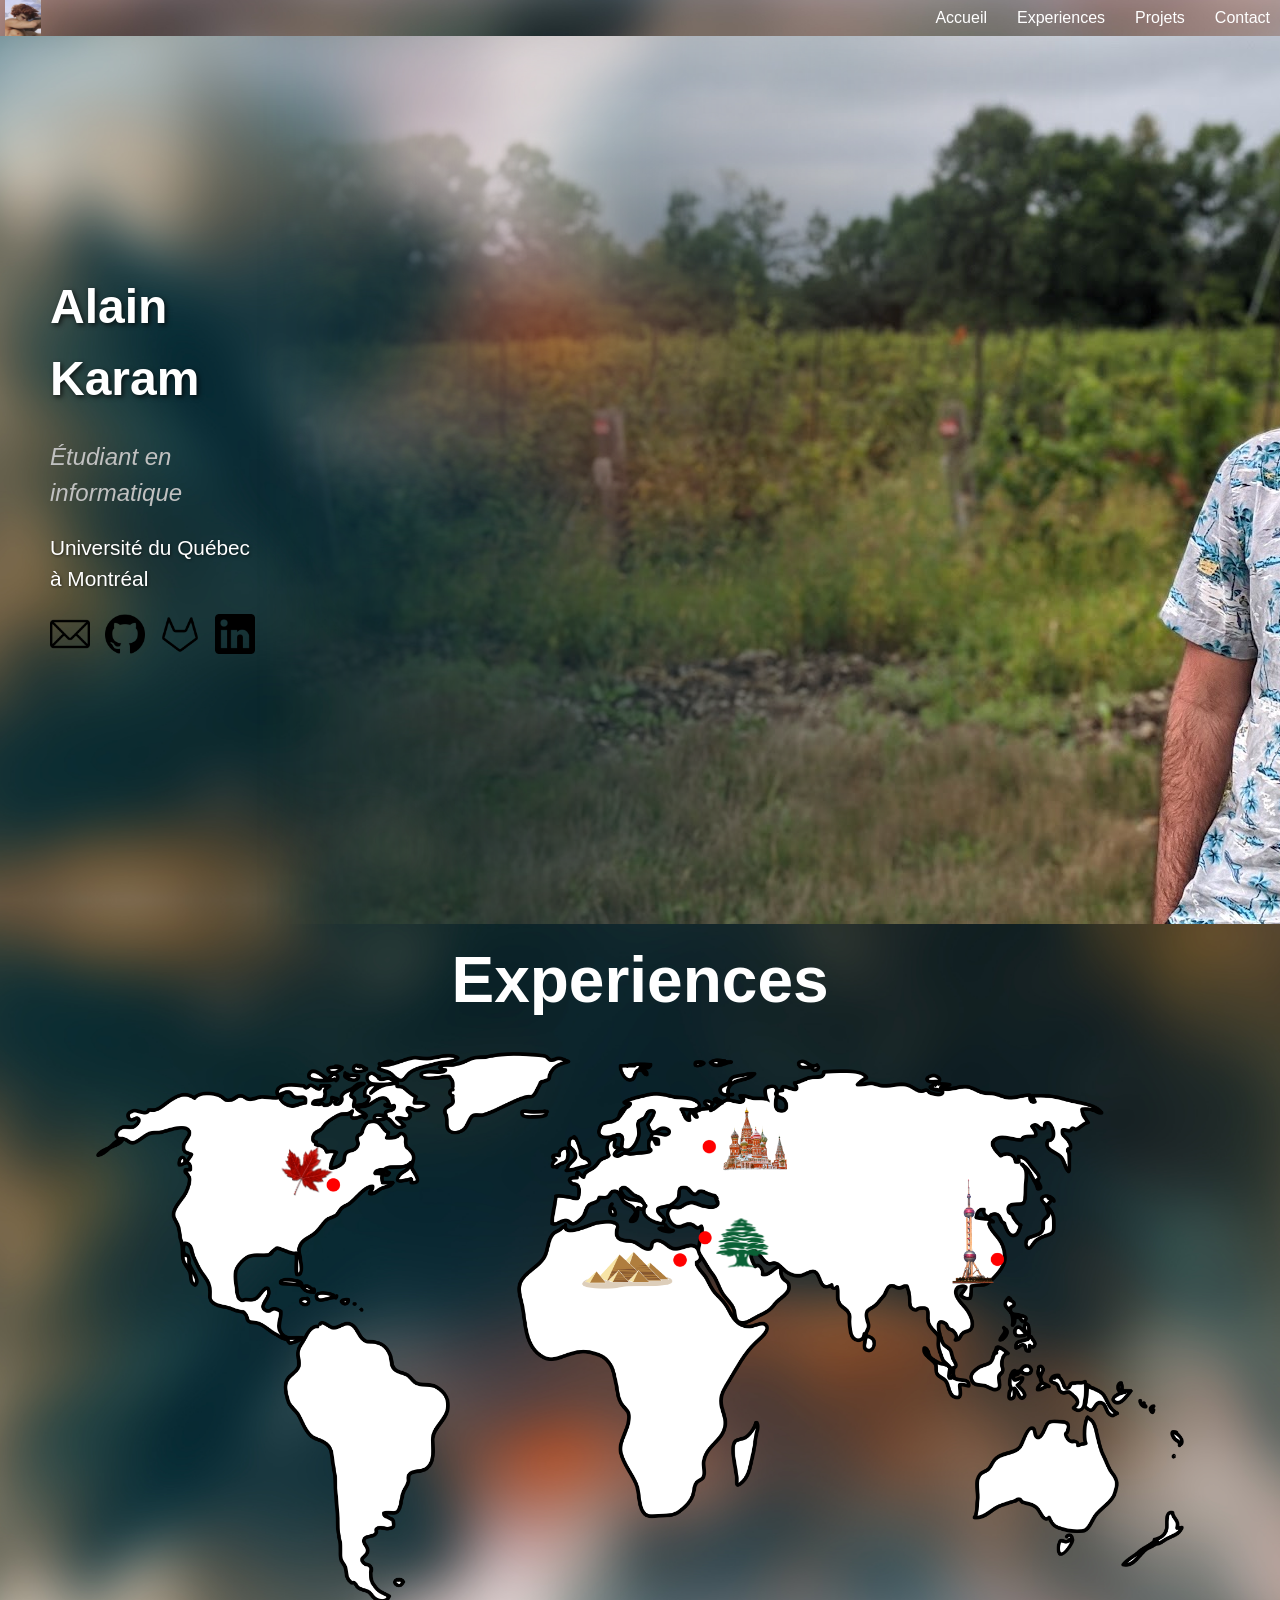
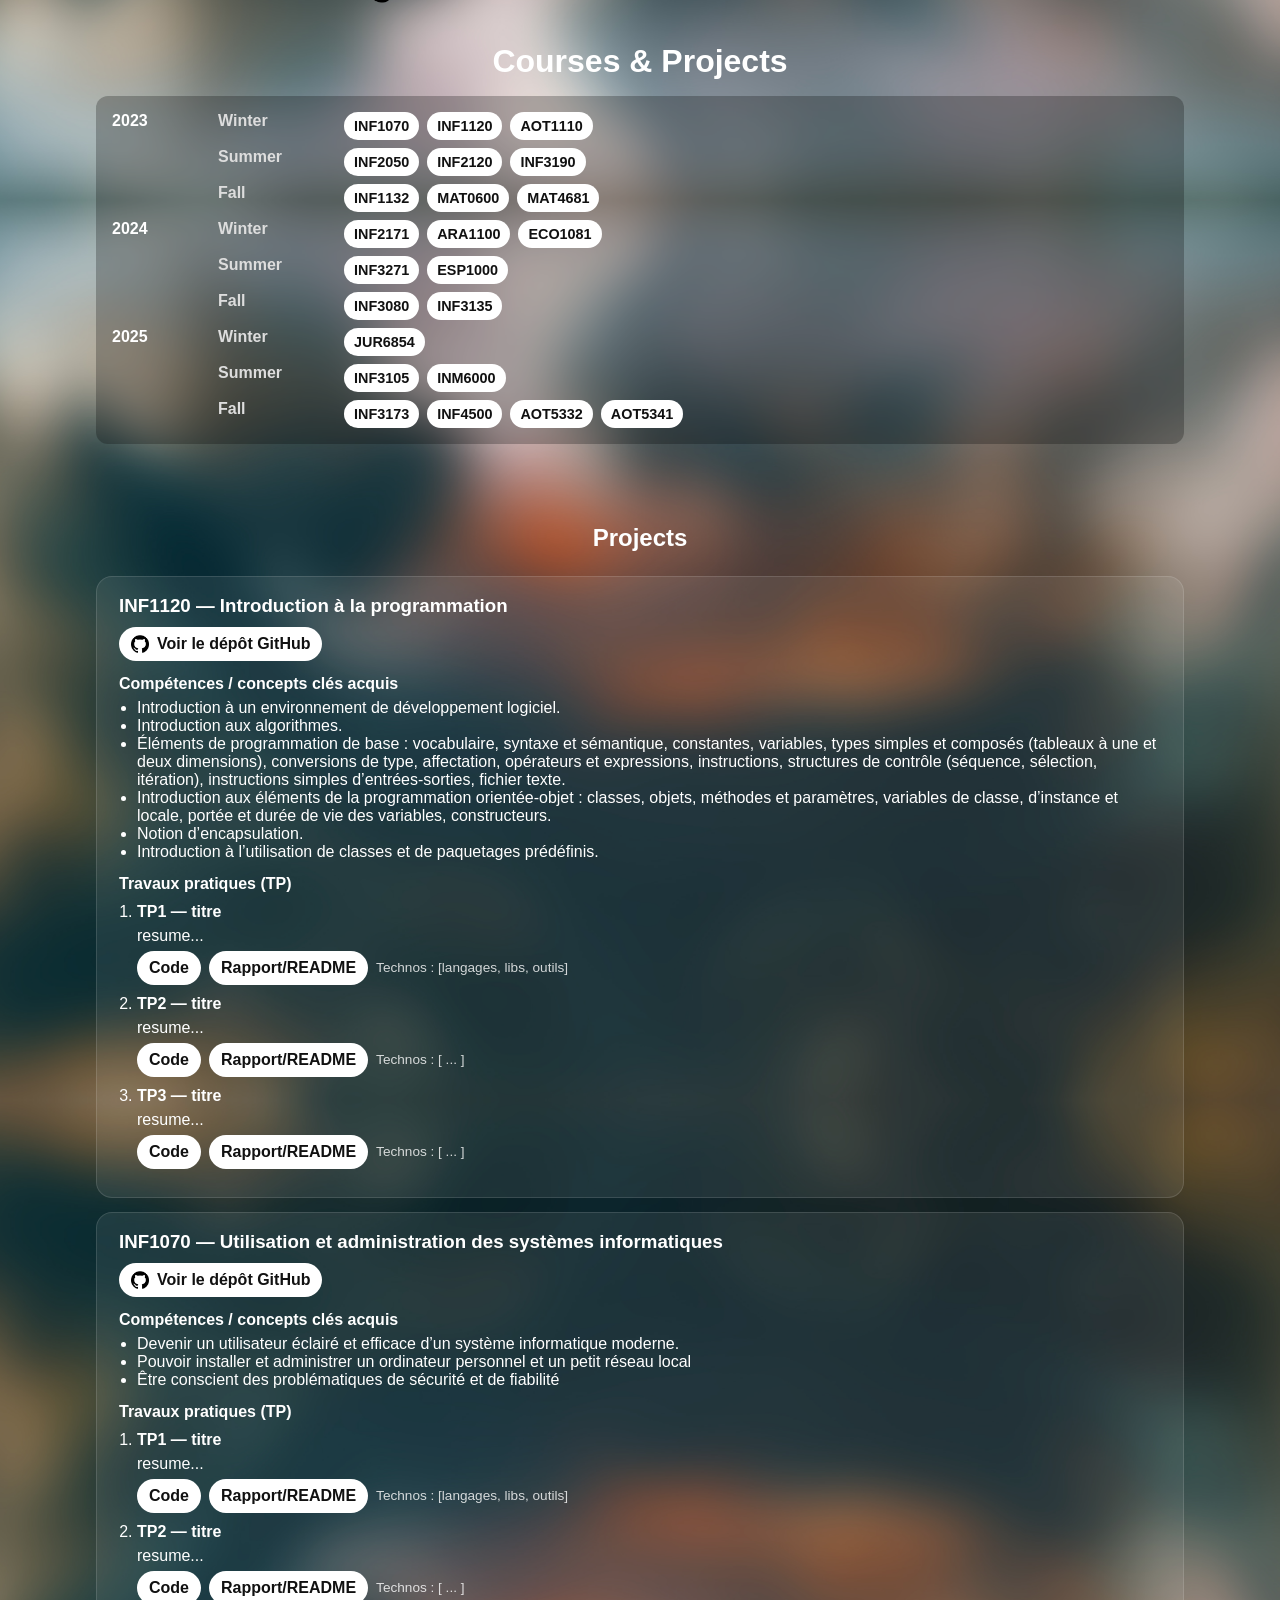
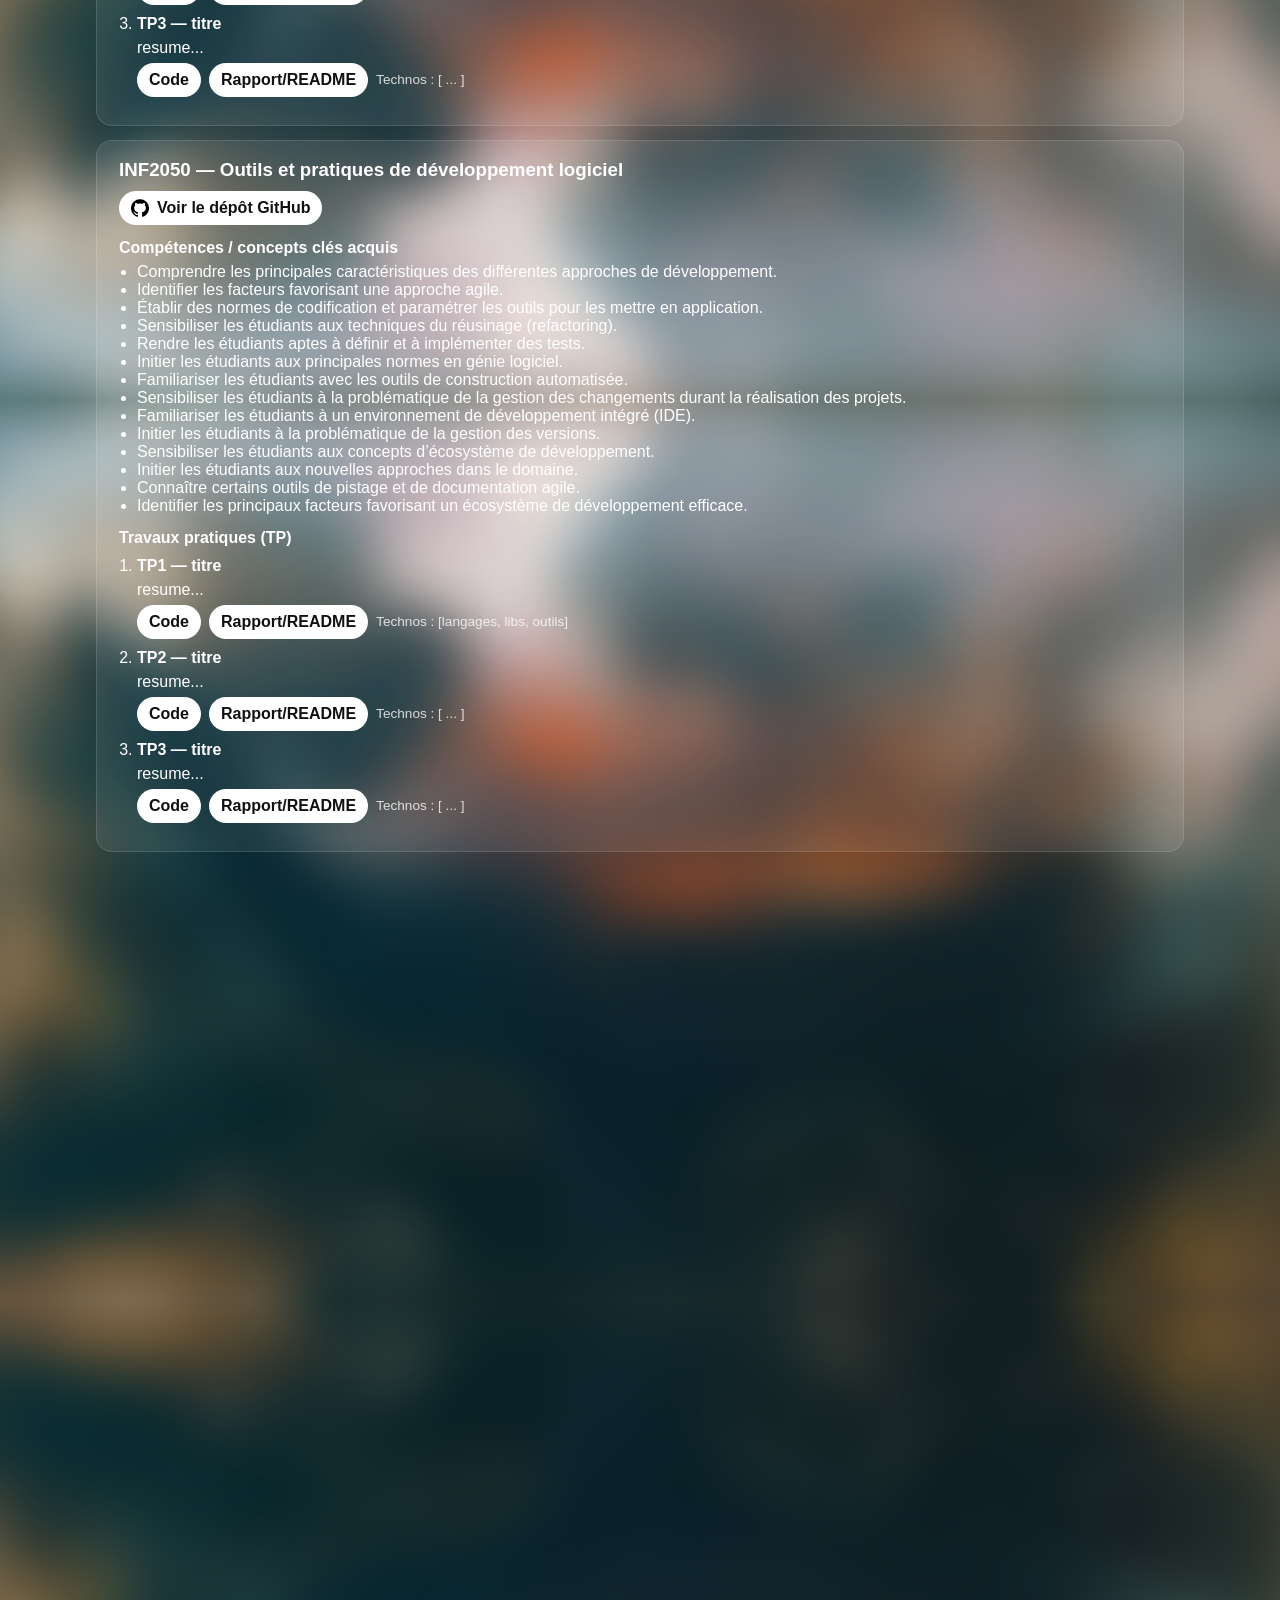
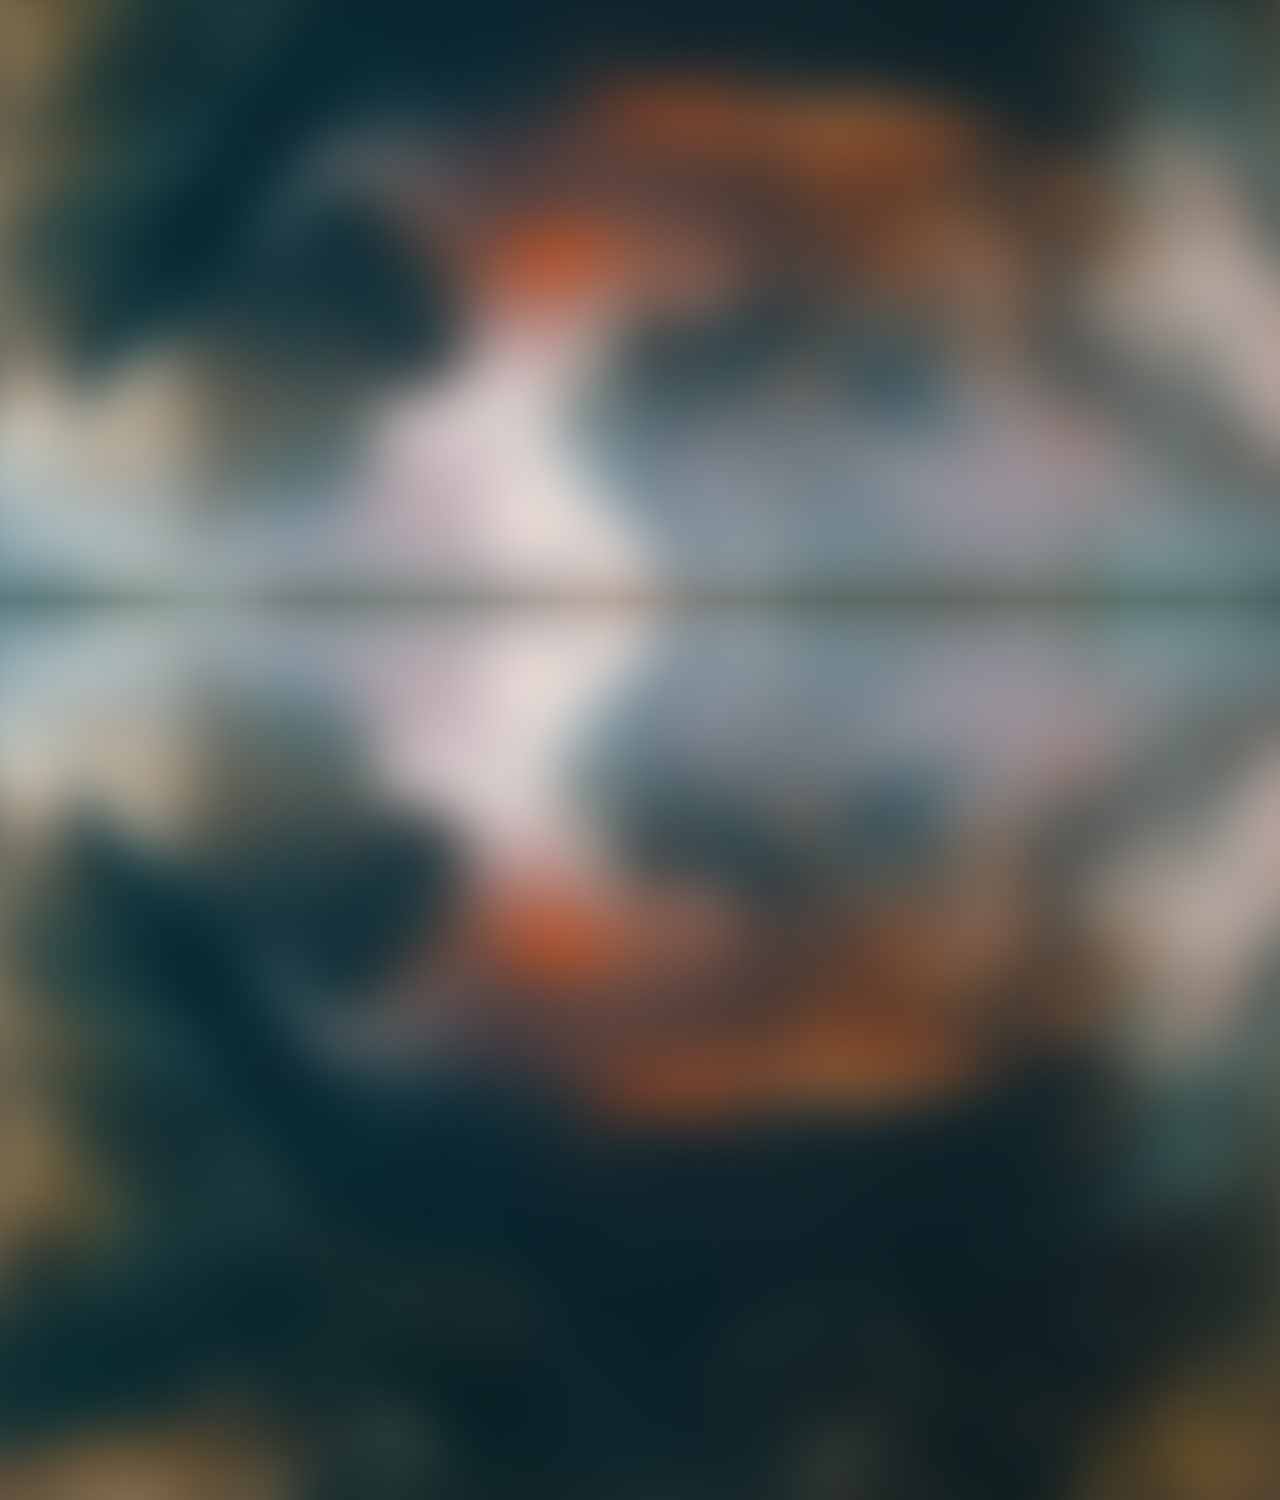
==== commit 2cd0c391: "fix comments" ====
--- a/index.html
+++ b/index.html
@@ -193,8 +193,8 @@
                 <h4>Travaux pratiques (TP)</h4>
                 <ol class="tp-list">
                     <li class="tp-item" id="[CODECOURS]-TP1">
-                        <div class="tp-title">TP1 — [Titre du TP]</div>
-                        <p class="tp-desc">[Bref résumé : ce que tu as appris dans ce TP]</p>
+                        <div class="tp-title">TP1 — titre</div>
+                        <p class="tp-desc">resume...</p>
                         <div class="tp-actions">
                             <a class="project-link" href="[lien_repo_TP1]" target="_blank" rel="noopener">Code</a>
                             <a class="project-link" href="[lien_rapport_TP1]" target="_blank" rel="noopener">Rapport/README</a>
@@ -203,8 +203,8 @@
                     </li>
             
                     <li class="tp-item" id="[CODECOURS]-TP2">
-                        <div class="tp-title">TP2 — [Titre du TP]</div>
-                        <p class="tp-desc">[Bref résumé : ce que tu as appris dans ce TP]</p>
+                        <div class="tp-title">TP2 — titre</div>
+                        <p class="tp-desc">resume...</p>
                         <div class="tp-actions">
                             <a class="project-link" href="[lien_repo_TP2]" target="_blank" rel="noopener">Code</a>
                             <a class="project-link" href="[lien_rapport_TP2]" target="_blank" rel="noopener">Rapport/README</a>
@@ -213,8 +213,8 @@
                     </li>
             
                     <li class="tp-item" id="[CODECOURS]-TP3">
-                        <div class="tp-title">TP3 — [Titre du TP]</div>
-                        <p class="tp-desc">[Bref résumé : ce que tu as appris dans ce TP]</p>
+                        <div class="tp-title">TP3 — titre</div>
+                        <p class="tp-desc">resume...</p>
                         <div class="tp-actions">
                             <a class="project-link" href="[lien_repo_TP3]" target="_blank" rel="noopener">Code</a>
                             <a class="project-link" href="[lien_rapport_TP3]" target="_blank" rel="noopener">Rapport/README</a>
@@ -245,8 +245,8 @@
                 <h4>Travaux pratiques (TP)</h4>
                 <ol class="tp-list">
                     <li class="tp-item" id="[CODECOURS]-TP1">
-                        <div class="tp-title">TP1 — [Titre du TP]</div>
-                        <p class="tp-desc">[Bref résumé : ce que tu as appris dans ce TP]</p>
+                        <div class="tp-title">TP1 — titre</div>
+                        <p class="tp-desc">resume...</p>
                         <div class="tp-actions">
                             <a class="project-link" href="[lien_repo_TP1]" target="_blank" rel="noopener">Code</a>
                             <a class="project-link" href="[lien_rapport_TP1]" target="_blank" rel="noopener">Rapport/README</a>
@@ -255,8 +255,8 @@
                     </li>
             
                     <li class="tp-item" id="[CODECOURS]-TP2">
-                        <div class="tp-title">TP2 — [Titre du TP]</div>
-                        <p class="tp-desc">[Bref résumé : ce que tu as appris dans ce TP]</p>
+                        <div class="tp-title">TP2 — titre</div>
+                        <p class="tp-desc">resume...</p>
                         <div class="tp-actions">
                             <a class="project-link" href="[lien_repo_TP2]" target="_blank" rel="noopener">Code</a>
                             <a class="project-link" href="[lien_rapport_TP2]" target="_blank" rel="noopener">Rapport/README</a>
@@ -265,8 +265,8 @@
                     </li>
             
                     <li class="tp-item" id="[CODECOURS]-TP3">
-                        <div class="tp-title">TP3 — [Titre du TP]</div>
-                        <p class="tp-desc">[Bref résumé : ce que tu as appris dans ce TP]</p>
+                        <div class="tp-title">TP3 — titre</div>
+                        <p class="tp-desc">resume...</p>
                         <div class="tp-actions">
                             <a class="project-link" href="[lien_repo_TP3]" target="_blank" rel="noopener">Code</a>
                             <a class="project-link" href="[lien_rapport_TP3]" target="_blank" rel="noopener">Rapport/README</a>
@@ -308,8 +308,8 @@
                 <h4>Travaux pratiques (TP)</h4>
                 <ol class="tp-list">
                     <li class="tp-item" id="[CODECOURS]-TP1">
-                        <div class="tp-title">TP1 — [Titre du TP]</div>
-                        <p class="tp-desc">[Bref résumé : ce que tu as appris dans ce TP]</p>
+                        <div class="tp-title">TP1 — titre</div>
+                        <p class="tp-desc">resume...</p>
                         <div class="tp-actions">
                             <a class="project-link" href="https://github.com/Alain-karam/UQAM/tree/main/Year%202023/2%20-%20Summer/INF%202050/Sprints/Sprint%201" target="_blank" rel="noopener">Code</a>
                             <a class="project-link" href="[lien_rapport_TP1]" target="_blank" rel="noopener">Rapport/README</a>
@@ -318,8 +318,8 @@
                     </li>
             
                     <li class="tp-item" id="[CODECOURS]-TP2">
-                        <div class="tp-title">TP2 — [Titre du TP]</div>
-                        <p class="tp-desc">[Bref résumé : ce que tu as appris dans ce TP]</p>
+                        <div class="tp-title">TP2 — titre</div>
+                        <p class="tp-desc">resume...</p>
                         <div class="tp-actions">
                             <a class="project-link" href="[lien_repo_TP2]" target="_blank" rel="noopener">Code</a>
                             <a class="project-link" href="[lien_rapport_TP2]" target="_blank" rel="noopener">Rapport/README</a>
@@ -328,8 +328,8 @@
                     </li>
             
                     <li class="tp-item" id="[CODECOURS]-TP3">
-                        <div class="tp-title">TP3 — [Titre du TP]</div>
-                        <p class="tp-desc">[Bref résumé : ce que tu as appris dans ce TP]</p>
+                        <div class="tp-title">TP3 — titre</div>
+                        <p class="tp-desc">resume...</p>
                         <div class="tp-actions">
                             <a class="project-link" href="[lien_repo_TP3]" target="_blank" rel="noopener">Code</a>
                             <a class="project-link" href="[lien_rapport_TP3]" target="_blank" rel="noopener">Rapport/README</a>
--- a/styles.css
+++ b/styles.css
@@ -306,13 +306,13 @@
 }
 
 .project-link {
-  display: inline-flex;              /* keep icon + text aligned */
+  display: inline-flex;
   align-items: center;
   gap: 8px;
 
-  flex: none !important;             /* <-- do not grow or shrink */
-  width: auto !important;            /* <-- size to content */
-  white-space: nowrap;               /* keep on one line */
+  flex: none !important;
+  width: auto !important;
+  white-space: nowrap;
 
   padding: 8px 12px;
   border-radius: 999px;
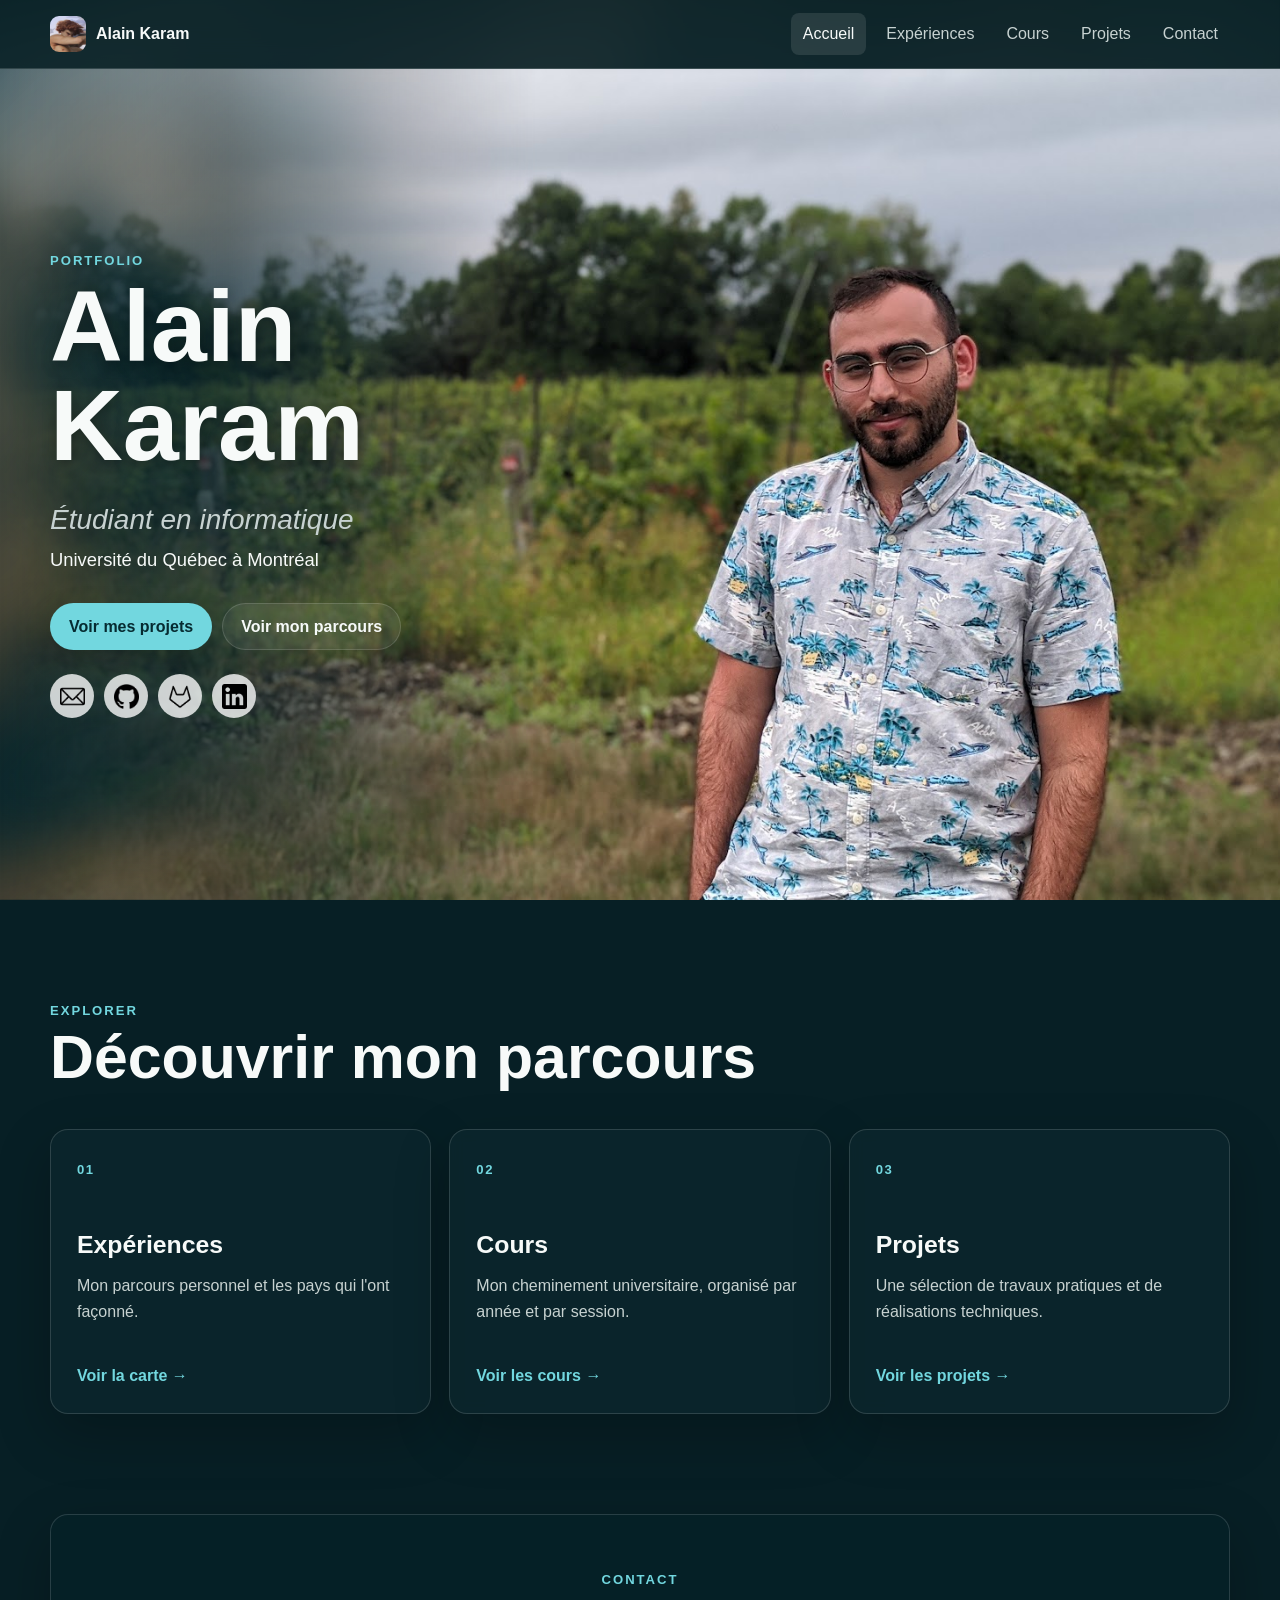
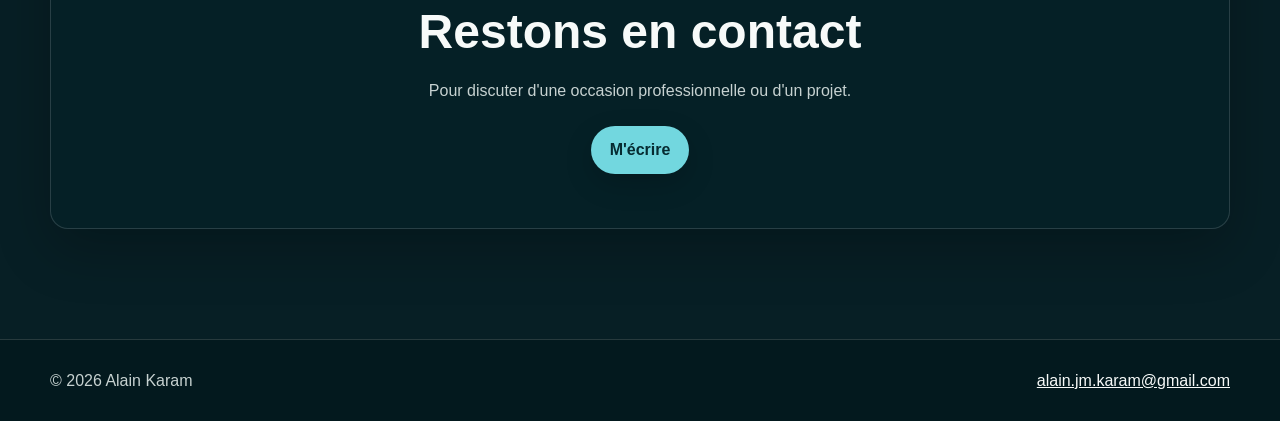
==== commit 92fa5970: "Réorganiser la structure du portfolio" ====
--- a/index.html
+++ b/index.html
@@ -3,343 +3,90 @@
 <head>
     <meta charset="UTF-8">
     <meta name="viewport" content="width=device-width, initial-scale=1.0">
-    <title>Portfolio</title>
-    <link rel="stylesheet" href="styles.css">
+    <meta name="description" content="Portfolio d'Alain Karam, étudiant en informatique à l'Université du Québec à Montréal.">
+    <title>Alain Karam | Portfolio</title>
+    <link rel="stylesheet" href="css/base.css">
+    <link rel="stylesheet" href="css/home.css">
+    <script src="js/main.js" defer></script>
 </head>
-<body>
-    <div class="background-container" id="backgroundContainer"></div>
-    <nav class="navbar" id="navbar">
-        <div class="logo">
-            <img src="images/lucy.png" alt="Logo">
-        </div>
-        <ul class="nav-links">
-            <li><a href="#home">Accueil</a></li>
-            <li><a href="#experiences">Experiences</a></li>
-            <li><a href="#projets">Projets</a></li>
-            <li><a href="#contact">Contact</a></li>
-        </ul>
-    </nav>
-    <div id="home" class="profile-section">
-        <div class="profile-info">
-            <h1>Alain Karam</h1>
-            <p class="student-title">Étudiant en informatique</p>
-            <p class="university">Université du Québec à Montréal</p>
-            <div class="social-icons">
-                <a href="mailto:alain.jm.karam@gmail.com" target="_blank">
-                    <img src="images/icons/email.png" alt="Email">
+<body data-page="home" data-root=".">
+    <a class="skip-link" href="#main-content">Aller au contenu</a>
+    <header id="site-header"></header>
+
+    <main id="main-content">
+        <section class="hero" aria-labelledby="hero-title">
+            <div class="hero-content page-container">
+                <div class="profile-info">
+                    <p class="eyebrow">Portfolio</p>
+                    <h1 id="hero-title">Alain Karam</h1>
+                    <p class="student-title">Étudiant en informatique</p>
+                    <p class="university">Université du Québec à Montréal</p>
+
+                    <div class="hero-actions">
+                        <a class="button button-primary" href="pages/projets.html">Voir mes projets</a>
+                        <a class="button button-secondary" href="pages/cours.html">Voir mon parcours</a>
+                    </div>
+
+                    <div class="social-icons" aria-label="Liens professionnels">
+                        <a href="mailto:alain.jm.karam@gmail.com" aria-label="Envoyer un courriel à Alain">
+                            <img src="images/icons/email.png" alt="">
+                        </a>
+                        <a href="https://github.com/Alain-Karam" target="_blank" rel="noopener noreferrer" aria-label="Profil GitHub d'Alain">
+                            <img src="images/icons/github.png" alt="">
+                        </a>
+                        <a href="https://gitlab.info.uqam.ca/karam.alain" target="_blank" rel="noopener noreferrer" aria-label="Profil GitLab d'Alain">
+                            <img src="images/icons/gitlab.png" alt="">
+                        </a>
+                        <a href="https://www.linkedin.com/in/Karam-Alain" target="_blank" rel="noopener noreferrer" aria-label="Profil LinkedIn d'Alain">
+                            <img src="images/icons/linkedin.png" alt="">
+                        </a>
+                    </div>
+                </div>
+
+                <div class="photo-container" aria-hidden="true">
+                    <img src="images/alainPfp.png" alt="" class="profile-photo">
+                </div>
+            </div>
+        </section>
+
+        <section class="home-navigation page-container" aria-labelledby="explore-title">
+            <div class="section-heading">
+                <p class="eyebrow">Explorer</p>
+                <h2 id="explore-title">Découvrir mon parcours</h2>
+            </div>
+
+            <div class="navigation-cards">
+                <a class="navigation-card" href="pages/experiences.html">
+                    <span class="navigation-card-number">01</span>
+                    <h3>Expériences</h3>
+                    <p>Mon parcours personnel et les pays qui l'ont façonné.</p>
+                    <span class="card-link">Voir la carte <span aria-hidden="true">→</span></span>
                 </a>
-                <a href="https://github.com/Alain-Karam" target="_blank">
-                    <img src="images/icons/github.png" alt="GitHub">
+
+                <a class="navigation-card" href="pages/cours.html">
+                    <span class="navigation-card-number">02</span>
+                    <h3>Cours</h3>
+                    <p>Mon cheminement universitaire, organisé par année et par session.</p>
+                    <span class="card-link">Voir les cours <span aria-hidden="true">→</span></span>
                 </a>
-                <a href="https://gitlab.info.uqam.ca/karam.alain" target="_blank">
-                    <img src="images/icons/gitlab.png" alt="GitLab">
-                </a>
-                <a href="https://www.linkedin.com/in/Karam-Alain" target="_blank">
-                    <img src="images/icons/linkedin.png" alt="LinkedIn">
+
+                <a class="navigation-card" href="pages/projets.html">
+                    <span class="navigation-card-number">03</span>
+                    <h3>Projets</h3>
+                    <p>Une sélection de travaux pratiques et de réalisations techniques.</p>
+                    <span class="card-link">Voir les projets <span aria-hidden="true">→</span></span>
                 </a>
             </div>
-        </div>
-        <div class="photo-container">
-            <img src="images/alainPfp.png" alt="Photo d'Alain" class="photo-profil">
-        </div>
-    </div>
-    <div id="experiences" class="Experiences">
-        <h1>Experiences</h1>
-        <div class="worldMapImage">
-            <img src="images/worldMapDotted.png" alt="World Map" class="worldMap">
+        </section>
 
-            <!-- Lebanon -->
-            <div class="country-icon" style="top: 35%; left: 58%; width: 4%; height: auto;">
-                <img src="images/icons/cedarTree.png" alt="Cedar Tree">
-                <div class="tooltip">
-                    <p>1998-2007</p>
-                    <p>2013-2016</p>
-                    <p>Baccalauréat Français<br>en<br>Économie Sociale<br>Spécialité Mathématiques</p>
-                </div>
-            </div>
+        <section id="contact" class="contact-section page-container" aria-labelledby="contact-title">
+            <p class="eyebrow">Contact</p>
+            <h2 id="contact-title">Restons en contact</h2>
+            <p>Pour discuter d'une occasion professionnelle ou d'un projet.</p>
+            <a class="button button-primary" href="mailto:alain.jm.karam@gmail.com">M'écrire</a>
+        </section>
+    </main>
 
-            <!-- Egypt -->
-            <div class="country-icon" style="top: 40%; left: 49%; width: 7%; height: auto;">
-                <img src="images/icons/pyramids.png" alt="Pyramids">
-                <div class="tooltip">
-                    <p>2007-2009</p>
-                </div>
-            </div>
-
-            <!-- China -->
-            <div class="country-icon" style="top: 32%; left: 76%;">
-                <img src="images/icons/pearlTower.png" alt="Pearl Tower">
-                <div class="tooltip">
-                    <p>2009-2011</p>
-                </div>
-            </div>
-
-            <!-- Russia -->
-            <div class="country-icon" style="top: 16%; left: 59%; width: 5%; height: auto;">
-                <img src="images/icons/redSquare.png" alt="Red Square">
-                <div class="tooltip">
-                    <p>2011-2013</p>
-                </div>
-            </div>
-
-            <!-- Canada -->
-            <div class="country-icon" style="top: 22%; left: 24%;">
-                <img src="images/icons/mapleLeaf.png" alt="Maple Leaf">
-                <div class="tooltip">
-                    <p>2016-Present</p>
-                </div>
-            </div>
-        </div>
-        <div class="courses-section">
-            <h2>Courses & Projects</h2>
-            <div class="courses-grid">
-                <!-- 2023 -->
-                <div class="year">2023</div>
-                <div class="term">Winter</div>
-                <div class="courses">
-                    <a class="course-chip" href="#INF1070">INF1070</a>
-                    <a class="course-chip" href="#INF1120">INF1120</a>
-                    <a class="course-chip" href="#AOT1110">AOT1110</a>
-                </div>
-                <div class="year"></div>
-                <div class="term">Summer</div>
-                <div class="courses">
-                    <a class="course-chip" href="#INF2050">INF2050</a>
-                    <a class="course-chip" href="#INF2120">INF2120</a>
-                    <a class="course-chip" href="#INF3190">INF3190</a>
-                </div>
-                <div class="year"></div>
-                <div class="term">Fall</div>
-                <div class="courses">
-                    <a class="course-chip" href="#INF1132">INF1132</a>
-                    <a class="course-chip" href="#MAT0600">MAT0600</a>
-                    <a class="course-chip" href="#MAT4681">MAT4681</a>
-                </div>
-        
-                <!-- 2024 -->
-                <div class="year">2024</div>
-                <div class="term">Winter</div>
-                <div class="courses">
-                    <a class="course-chip" href="#INF2171">INF2171</a>
-                    <a class="course-chip" href="#ARA1100">ARA1100</a>
-                    <a class="course-chip" href="#ECO1081">ECO1081</a>
-                </div>
-                <div class="year"></div>
-                <div class="term">Summer</div>
-                <div class="courses">
-                    <a class="course-chip" href="#INF3271">INF3271</a>
-                    <a class="course-chip" href="#ESP1000">ESP1000</a>
-                </div>
-                <div class="year"></div>
-                <div class="term">Fall</div>
-                <div class="courses">
-                    <a class="course-chip" href="#INF3080">INF3080</a>
-                    <a class="course-chip" href="#INF3135">INF3135</a>
-                </div>
-        
-                <!-- 2025 -->
-                <div class="year">2025</div>
-                <div class="term">Winter</div>
-                <div class="courses">
-                    <a class="course-chip" href="#JUR6854">JUR6854</a>
-                </div>
-                <div class="year"></div>
-                <div class="term">Summer</div>
-                <div class="courses">
-                    <a class="course-chip" href="#INF3105">INF3105</a>
-                    <a class="course-chip" href="#INM6000">INM6000</a>
-                </div>
-                <div class="year"></div>
-                <div class="term">Fall</div>
-                <div class="courses">
-                    <a class="course-chip" href="#INF3173">INF3173</a>
-                    <a class="course-chip" href="#INF4500">INF4500</a>
-                    <a class="course-chip" href="#AOT5332">AOT5332</a>
-                    <a class="course-chip" href="#AOT5341">AOT5341</a>
-                </div>
-            </div>
-        </div>
-    </div>
-    <!-- Projects -->
-    <section id="projets" class="projects-section">
-        <h1>Projects</h1>
-    
-        <article id="INF1120" class="project-card">
-            <h3>INF1120 — Introduction à la programmation</h3>
-            <div class="project-links">
-                <a class="project-link" href="https://github.com/Alain-karam/UQAM/tree/main/Year%202023/1-%20Winter/INF%201120"
-                    target="_blank" rel="noopener noreferrer">
-                    <img src="images/icons/github.png" alt="" aria-hidden="true">
-                    Voir le dépôt GitHub
-                </a>
-            </div>
-            <div class="course-summary">
-                <h4>Compétences / concepts clés acquis</h4>
-                <ul class="bullets">
-                    <li>Introduction à un environnement de développement logiciel.</li>
-                    <li>Introduction aux algorithmes.</li>
-                    <li>Éléments de programmation de base : vocabulaire, syntaxe et sémantique, constantes, variables, types simples
-                        et composés (tableaux à une et deux dimensions), conversions de type, affectation, opérateurs et expressions,
-                        instructions, structures de contrôle (séquence, sélection, itération), instructions simples d’entrées-sorties,
-                        fichier
-                        texte.</li>
-                    <li>Introduction aux éléments de la programmation orientée-objet : classes, objets, méthodes et paramètres, variables
-                        de classe, d’instance et locale, portée et durée de vie des variables, constructeurs.
-                    </li>
-                    <li>Notion d’encapsulation.</li>
-                    <li>Introduction à l’utilisation de classes et de paquetages prédéfinis.</li>
-                </ul>
-            
-                <h4>Travaux pratiques (TP)</h4>
-                <ol class="tp-list">
-                    <li class="tp-item" id="[CODECOURS]-TP1">
-                        <div class="tp-title">TP1 — titre</div>
-                        <p class="tp-desc">resume...</p>
-                        <div class="tp-actions">
-                            <a class="project-link" href="[lien_repo_TP1]" target="_blank" rel="noopener">Code</a>
-                            <a class="project-link" href="[lien_rapport_TP1]" target="_blank" rel="noopener">Rapport/README</a>
-                            <span class="tp-meta">Technos : [langages, libs, outils]</span>
-                        </div>
-                    </li>
-            
-                    <li class="tp-item" id="[CODECOURS]-TP2">
-                        <div class="tp-title">TP2 — titre</div>
-                        <p class="tp-desc">resume...</p>
-                        <div class="tp-actions">
-                            <a class="project-link" href="[lien_repo_TP2]" target="_blank" rel="noopener">Code</a>
-                            <a class="project-link" href="[lien_rapport_TP2]" target="_blank" rel="noopener">Rapport/README</a>
-                            <span class="tp-meta">Technos : [ ... ]</span>
-                        </div>
-                    </li>
-            
-                    <li class="tp-item" id="[CODECOURS]-TP3">
-                        <div class="tp-title">TP3 — titre</div>
-                        <p class="tp-desc">resume...</p>
-                        <div class="tp-actions">
-                            <a class="project-link" href="[lien_repo_TP3]" target="_blank" rel="noopener">Code</a>
-                            <a class="project-link" href="[lien_rapport_TP3]" target="_blank" rel="noopener">Rapport/README</a>
-                            <span class="tp-meta">Technos : [ ... ]</span>
-                        </div>
-                    </li>
-                </ol>
-            </div>
-        </article>
-
-        <article id="INF1070" class="project-card">
-            <h3>INF1070 — Utilisation et administration des systèmes informatiques</h3>
-            <div class="project-links">
-                <a class="project-link" href="https://github.com/Alain-karam/UQAM/tree/main/Year%202023/1-%20Winter/INF%201070"
-                    target="_blank" rel="noopener noreferrer">
-                    <img src="images/icons/github.png" alt="" aria-hidden="true">
-                    Voir le dépôt GitHub
-                </a>
-            </div>
-            <div class="course-summary">
-                <h4>Compétences / concepts clés acquis</h4>
-                <ul class="bullets">
-                    <li>Devenir un utilisateur éclairé et efficace d’un système informatique moderne.</li>
-                    <li>Pouvoir installer et administrer un ordinateur personnel et un petit réseau local</li>
-                    <li>Être conscient des problématiques de sécurité et de fiabilité</li>
-                </ul>
-            
-                <h4>Travaux pratiques (TP)</h4>
-                <ol class="tp-list">
-                    <li class="tp-item" id="[CODECOURS]-TP1">
-                        <div class="tp-title">TP1 — titre</div>
-                        <p class="tp-desc">resume...</p>
-                        <div class="tp-actions">
-                            <a class="project-link" href="[lien_repo_TP1]" target="_blank" rel="noopener">Code</a>
-                            <a class="project-link" href="[lien_rapport_TP1]" target="_blank" rel="noopener">Rapport/README</a>
-                            <span class="tp-meta">Technos : [langages, libs, outils]</span>
-                        </div>
-                    </li>
-            
-                    <li class="tp-item" id="[CODECOURS]-TP2">
-                        <div class="tp-title">TP2 — titre</div>
-                        <p class="tp-desc">resume...</p>
-                        <div class="tp-actions">
-                            <a class="project-link" href="[lien_repo_TP2]" target="_blank" rel="noopener">Code</a>
-                            <a class="project-link" href="[lien_rapport_TP2]" target="_blank" rel="noopener">Rapport/README</a>
-                            <span class="tp-meta">Technos : [ ... ]</span>
-                        </div>
-                    </li>
-            
-                    <li class="tp-item" id="[CODECOURS]-TP3">
-                        <div class="tp-title">TP3 — titre</div>
-                        <p class="tp-desc">resume...</p>
-                        <div class="tp-actions">
-                            <a class="project-link" href="[lien_repo_TP3]" target="_blank" rel="noopener">Code</a>
-                            <a class="project-link" href="[lien_rapport_TP3]" target="_blank" rel="noopener">Rapport/README</a>
-                            <span class="tp-meta">Technos : [ ... ]</span>
-                        </div>
-                    </li>
-                </ol>
-            </div>
-        </article>
-
-        <article id="INF2050" class="project-card">
-            <h3>INF2050 — Outils et pratiques de développement logiciel</h3>
-            <div class="project-links">
-                <a class="project-link" href="https://github.com/Alain-karam/UQAM/tree/main/Year%202023/2%20-%20Summer/INF%202050"
-                    target="_blank" rel="noopener noreferrer">
-                    <img src="images/icons/github.png" alt="" aria-hidden="true">
-                    Voir le dépôt GitHub
-                </a>
-            </div>
-            <div class="course-summary">
-                <h4>Compétences / concepts clés acquis</h4>
-                <ul class="bullets">
-                    <li>Comprendre les principales caractéristiques des différentes approches de développement.</li>
-                    <li>Identifier les facteurs favorisant une approche agile.</li>
-                    <li>Établir des normes de codification et paramétrer les outils pour les mettre en application.</li>
-                    <li>Sensibiliser les étudiants aux techniques du réusinage (refactoring).</li>
-                    <li>Rendre les étudiants aptes à définir et à implémenter des tests.</li>
-                    <li>Initier les étudiants aux principales normes en génie logiciel.</li>
-                    <li>Familiariser les étudiants avec les outils de construction automatisée.</li>
-                    <li>Sensibiliser les étudiants à la problématique de la gestion des changements durant la réalisation des projets.</li>
-                    <li>Familiariser les étudiants à un environnement de développement intégré (IDE).</li>
-                    <li>Initier les étudiants à la problématique de la gestion des versions.</li>
-                    <li>Sensibiliser les étudiants aux concepts d’écosystème de développement.</li>
-                    <li>Initier les étudiants aux nouvelles approches dans le domaine.</li>
-                    <li>Connaître certains outils de pistage et de documentation agile.</li>
-                    <li>Identifier les principaux facteurs favorisant un écosystème de développement efficace.</li>
-                </ul>
-            
-                <h4>Travaux pratiques (TP)</h4>
-                <ol class="tp-list">
-                    <li class="tp-item" id="[CODECOURS]-TP1">
-                        <div class="tp-title">TP1 — titre</div>
-                        <p class="tp-desc">resume...</p>
-                        <div class="tp-actions">
-                            <a class="project-link" href="https://github.com/Alain-karam/UQAM/tree/main/Year%202023/2%20-%20Summer/INF%202050/Sprints/Sprint%201" target="_blank" rel="noopener">Code</a>
-                            <a class="project-link" href="[lien_rapport_TP1]" target="_blank" rel="noopener">Rapport/README</a>
-                            <span class="tp-meta">Technos : [langages, libs, outils]</span>
-                        </div>
-                    </li>
-            
-                    <li class="tp-item" id="[CODECOURS]-TP2">
-                        <div class="tp-title">TP2 — titre</div>
-                        <p class="tp-desc">resume...</p>
-                        <div class="tp-actions">
-                            <a class="project-link" href="[lien_repo_TP2]" target="_blank" rel="noopener">Code</a>
-                            <a class="project-link" href="[lien_rapport_TP2]" target="_blank" rel="noopener">Rapport/README</a>
-                            <span class="tp-meta">Technos : [ ... ]</span>
-                        </div>
-                    </li>
-            
-                    <li class="tp-item" id="[CODECOURS]-TP3">
-                        <div class="tp-title">TP3 — titre</div>
-                        <p class="tp-desc">resume...</p>
-                        <div class="tp-actions">
-                            <a class="project-link" href="[lien_repo_TP3]" target="_blank" rel="noopener">Code</a>
-                            <a class="project-link" href="[lien_rapport_TP3]" target="_blank" rel="noopener">Rapport/README</a>
-                            <span class="tp-meta">Technos : [ ... ]</span>
-                        </div>
-                    </li>
-                </ol>
-            </div>
-        </article>
-    </section>
-    <script src="script.js"></script>
+    <footer id="site-footer"></footer>
 </body>
 </html>
--- a/css/base.css
+++ b/css/base.css
@@ -0,0 +1,325 @@
+:root {
+    --color-bg: #071f25;
+    --color-surface: rgba(12, 39, 45, 0.78);
+    --color-surface-strong: rgba(7, 29, 34, 0.94);
+    --color-border: rgba(255, 255, 255, 0.14);
+    --color-text: #f7faf9;
+    --color-muted: #c7d2d1;
+    --color-accent: #72d7df;
+    --color-accent-dark: #062b31;
+    --shadow: 0 20px 55px rgba(0, 0, 0, 0.24);
+    --radius: 18px;
+    --header-height: 68px;
+    --container: 1180px;
+}
+
+*,
+*::before,
+*::after {
+    box-sizing: border-box;
+}
+
+html {
+    scroll-behavior: smooth;
+}
+
+body {
+    min-height: 100vh;
+    margin: 0;
+    overflow-x: hidden;
+    color: var(--color-text);
+    background: var(--color-bg);
+    font-family: Arial, Helvetica, sans-serif;
+    line-height: 1.6;
+}
+
+body::before {
+    position: fixed;
+    inset: 0;
+    z-index: -2;
+    background: url('../images/background/backgroundBlurred.png') center / cover no-repeat;
+    content: '';
+}
+
+body::after {
+    position: fixed;
+    inset: 0;
+    z-index: -1;
+    background: linear-gradient(135deg, rgba(3, 27, 33, 0.48), rgba(14, 26, 29, 0.22));
+    content: '';
+    pointer-events: none;
+}
+
+img {
+    max-width: 100%;
+}
+
+a {
+    color: inherit;
+}
+
+button,
+a {
+    -webkit-tap-highlight-color: transparent;
+}
+
+:focus-visible {
+    outline: 3px solid var(--color-accent);
+    outline-offset: 4px;
+}
+
+.skip-link {
+    position: fixed;
+    top: 10px;
+    left: 10px;
+    z-index: 2000;
+    padding: 8px 12px;
+    color: #111;
+    background: #fff;
+    border-radius: 8px;
+    transform: translateY(-160%);
+}
+
+.skip-link:focus {
+    transform: translateY(0);
+}
+
+.page-container {
+    width: min(calc(100% - 40px), var(--container));
+    margin-inline: auto;
+}
+
+.site-header {
+    position: fixed;
+    top: 0;
+    right: 0;
+    left: 0;
+    z-index: 1000;
+    min-height: var(--header-height);
+    background: rgba(5, 29, 34, 0.84);
+    border-bottom: 1px solid var(--color-border);
+    backdrop-filter: blur(14px);
+}
+
+.navbar {
+    display: flex;
+    min-height: var(--header-height);
+    align-items: center;
+    justify-content: space-between;
+    gap: 24px;
+}
+
+.brand {
+    display: inline-flex;
+    align-items: center;
+    gap: 10px;
+    color: var(--color-text);
+    font-weight: 800;
+    text-decoration: none;
+}
+
+.brand img {
+    width: 36px;
+    height: 36px;
+    border-radius: 9px;
+    object-fit: cover;
+}
+
+.nav-toggle {
+    display: none;
+    padding: 8px 10px;
+    color: var(--color-text);
+    background: transparent;
+    border: 1px solid var(--color-border);
+    border-radius: 8px;
+    font: inherit;
+    cursor: pointer;
+}
+
+.nav-links {
+    display: flex;
+    align-items: center;
+    gap: 8px;
+    margin: 0;
+    padding: 0;
+    list-style: none;
+}
+
+.nav-links a {
+    display: block;
+    padding: 8px 12px;
+    color: var(--color-muted);
+    border-radius: 8px;
+    text-decoration: none;
+    transition: color 150ms ease, background 150ms ease;
+}
+
+.nav-links a:hover,
+.nav-links a[aria-current='page'] {
+    color: var(--color-text);
+    background: rgba(255, 255, 255, 0.1);
+}
+
+.content-page {
+    min-height: calc(100vh - 100px);
+    padding-top: calc(var(--header-height) + 64px);
+    padding-bottom: 100px;
+}
+
+.page-heading {
+    max-width: 760px;
+    margin-bottom: 48px;
+}
+
+.page-heading h1,
+.section-heading h2 {
+    margin: 4px 0 10px;
+    font-size: clamp(2.3rem, 6vw, 4.5rem);
+    line-height: 1.08;
+}
+
+.page-heading p:last-child {
+    max-width: 680px;
+    margin: 0;
+    color: var(--color-muted);
+    font-size: 1.08rem;
+}
+
+.eyebrow {
+    margin: 0;
+    color: var(--color-accent);
+    font-size: 0.82rem;
+    font-weight: 800;
+    letter-spacing: 0.15em;
+    text-transform: uppercase;
+}
+
+.button {
+    display: inline-flex;
+    min-height: 44px;
+    align-items: center;
+    justify-content: center;
+    padding: 10px 18px;
+    border: 1px solid transparent;
+    border-radius: 999px;
+    font-weight: 800;
+    text-decoration: none;
+    transition: transform 150ms ease, box-shadow 150ms ease, background 150ms ease;
+}
+
+.button:hover {
+    transform: translateY(-2px);
+}
+
+.button-primary {
+    color: var(--color-accent-dark);
+    background: var(--color-accent);
+    box-shadow: 0 10px 28px rgba(0, 0, 0, 0.2);
+}
+
+.button-secondary {
+    color: var(--color-text);
+    background: rgba(255, 255, 255, 0.07);
+    border-color: var(--color-border);
+}
+
+.empty-state,
+.error-message {
+    margin: 12px 0 0;
+    padding: 14px 16px;
+    color: var(--color-muted);
+    background: rgba(0, 0, 0, 0.18);
+    border: 1px dashed rgba(255, 255, 255, 0.22);
+    border-radius: 10px;
+}
+
+.site-footer {
+    padding: 28px 0;
+    color: var(--color-muted);
+    background: rgba(4, 24, 28, 0.72);
+    border-top: 1px solid var(--color-border);
+}
+
+.footer-content {
+    display: flex;
+    align-items: center;
+    justify-content: space-between;
+    gap: 20px;
+}
+
+.footer-content p {
+    margin: 0;
+}
+
+.footer-content a {
+    color: var(--color-text);
+}
+
+.visually-hidden {
+    position: absolute;
+    width: 1px;
+    height: 1px;
+    padding: 0;
+    margin: -1px;
+    overflow: hidden;
+    clip: rect(0, 0, 0, 0);
+    white-space: nowrap;
+    border: 0;
+}
+
+@media (max-width: 760px) {
+    :root {
+        --header-height: 62px;
+    }
+
+    .page-container {
+        width: min(calc(100% - 28px), var(--container));
+    }
+
+    .nav-toggle {
+        display: block;
+    }
+
+    .nav-links {
+        position: absolute;
+        top: calc(100% + 1px);
+        right: 14px;
+        left: 14px;
+        display: none;
+        padding: 10px;
+        background: var(--color-surface-strong);
+        border: 1px solid var(--color-border);
+        border-radius: 12px;
+        box-shadow: var(--shadow);
+    }
+
+    .nav-links.is-open {
+        display: block;
+    }
+
+    .nav-links a {
+        padding: 11px 12px;
+    }
+
+    .content-page {
+        padding-top: calc(var(--header-height) + 42px);
+    }
+
+    .footer-content {
+        align-items: flex-start;
+        flex-direction: column;
+    }
+}
+
+@media (prefers-reduced-motion: reduce) {
+    html {
+        scroll-behavior: auto;
+    }
+
+    *,
+    *::before,
+    *::after {
+        scroll-behavior: auto !important;
+        transition-duration: 0.01ms !important;
+    }
+}
--- a/css/home.css
+++ b/css/home.css
@@ -0,0 +1,218 @@
+.hero {
+    position: relative;
+    min-height: 100vh;
+    padding-top: var(--header-height);
+    overflow: hidden;
+}
+
+.hero-content {
+    display: flex;
+    min-height: calc(100vh - var(--header-height));
+    align-items: center;
+}
+
+.profile-info {
+    position: relative;
+    z-index: 1;
+    width: min(44%, 510px);
+    padding-block: 50px;
+}
+
+.profile-info h1 {
+    max-width: 650px;
+    margin: 6px 0 8px;
+    font-size: clamp(3rem, 8vw, 6.3rem);
+    line-height: 0.98;
+    text-shadow: 2px 3px 15px rgba(0, 0, 0, 0.35);
+}
+
+.student-title {
+    margin: 24px 0 2px;
+    color: var(--color-muted);
+    font-size: clamp(1.25rem, 2.4vw, 1.75rem);
+    font-style: italic;
+}
+
+.university {
+    max-width: 390px;
+    margin: 0;
+    font-size: 1.15rem;
+}
+
+.hero-actions {
+    display: flex;
+    flex-wrap: wrap;
+    gap: 10px;
+    margin-top: 28px;
+}
+
+.social-icons {
+    display: flex;
+    gap: 10px;
+    margin-top: 24px;
+}
+
+.social-icons a {
+    display: grid;
+    width: 44px;
+    height: 44px;
+    place-items: center;
+    background: rgba(255, 255, 255, 0.78);
+    border-radius: 50%;
+    transition: transform 150ms ease, background 150ms ease;
+}
+
+.social-icons a:hover {
+    background: #fff;
+    transform: translateY(-3px);
+}
+
+.social-icons img {
+    width: 25px;
+    height: 25px;
+    object-fit: contain;
+}
+
+.photo-container {
+    position: absolute;
+    inset: var(--header-height) 0 0;
+    z-index: 0;
+    pointer-events: none;
+}
+
+.profile-photo {
+    width: 100%;
+    height: 100%;
+    object-fit: cover;
+    object-position: center;
+    mask-image: linear-gradient(to right, transparent 0%, rgba(0, 0, 0, 0.3) 18%, #000 42%);
+    -webkit-mask-image: linear-gradient(to right, transparent 0%, rgba(0, 0, 0, 0.3) 18%, #000 42%);
+}
+
+.home-navigation {
+    padding-block: 100px;
+}
+
+.section-heading {
+    max-width: 720px;
+    margin-bottom: 38px;
+}
+
+.section-heading h2 {
+    font-size: clamp(2.2rem, 5vw, 3.8rem);
+}
+
+.navigation-cards {
+    display: grid;
+    grid-template-columns: repeat(3, 1fr);
+    gap: 18px;
+}
+
+.navigation-card {
+    position: relative;
+    min-height: 285px;
+    padding: 26px;
+    color: var(--color-text);
+    background: var(--color-surface);
+    border: 1px solid var(--color-border);
+    border-radius: var(--radius);
+    box-shadow: var(--shadow);
+    text-decoration: none;
+    backdrop-filter: blur(7px);
+    transition: transform 180ms ease, border-color 180ms ease;
+}
+
+.navigation-card:hover {
+    border-color: rgba(114, 215, 223, 0.7);
+    transform: translateY(-5px);
+}
+
+.navigation-card-number {
+    color: var(--color-accent);
+    font-size: 0.82rem;
+    font-weight: 800;
+    letter-spacing: 0.12em;
+}
+
+.navigation-card h3 {
+    margin: 44px 0 8px;
+    font-size: 1.55rem;
+}
+
+.navigation-card p {
+    margin: 0 0 28px;
+    color: var(--color-muted);
+}
+
+.card-link {
+    position: absolute;
+    bottom: 24px;
+    color: var(--color-accent);
+    font-weight: 800;
+}
+
+.contact-section {
+    margin-bottom: 110px;
+    padding: 54px;
+    text-align: center;
+    background: rgba(6, 34, 40, 0.82);
+    border: 1px solid var(--color-border);
+    border-radius: var(--radius);
+    box-shadow: var(--shadow);
+}
+
+.contact-section h2 {
+    margin: 4px 0 8px;
+    font-size: clamp(2rem, 4vw, 3rem);
+}
+
+.contact-section p:not(.eyebrow) {
+    margin: 0 0 22px;
+    color: var(--color-muted);
+}
+
+@media (max-width: 900px) {
+    .profile-info {
+        width: min(52%, 450px);
+    }
+
+    .navigation-cards {
+        grid-template-columns: 1fr;
+    }
+
+    .navigation-card {
+        min-height: 230px;
+    }
+}
+
+@media (max-width: 680px) {
+    .hero-content {
+        min-height: calc(100vh - var(--header-height));
+    }
+
+    .profile-info {
+        width: 100%;
+        max-width: 330px;
+        padding: 45px 0;
+    }
+
+    .photo-container {
+        inset: var(--header-height) 0 0;
+    }
+
+    .profile-photo {
+        object-position: 58% center;
+        filter: brightness(0.72);
+        mask-image: linear-gradient(to right, rgba(0, 0, 0, 0.18) 0%, rgba(0, 0, 0, 0.82) 68%, #000 100%);
+        -webkit-mask-image: linear-gradient(to right, rgba(0, 0, 0, 0.18) 0%, rgba(0, 0, 0, 0.82) 68%, #000 100%);
+    }
+
+    .home-navigation {
+        padding-block: 72px;
+    }
+
+    .contact-section {
+        margin-bottom: 72px;
+        padding: 38px 20px;
+    }
+}
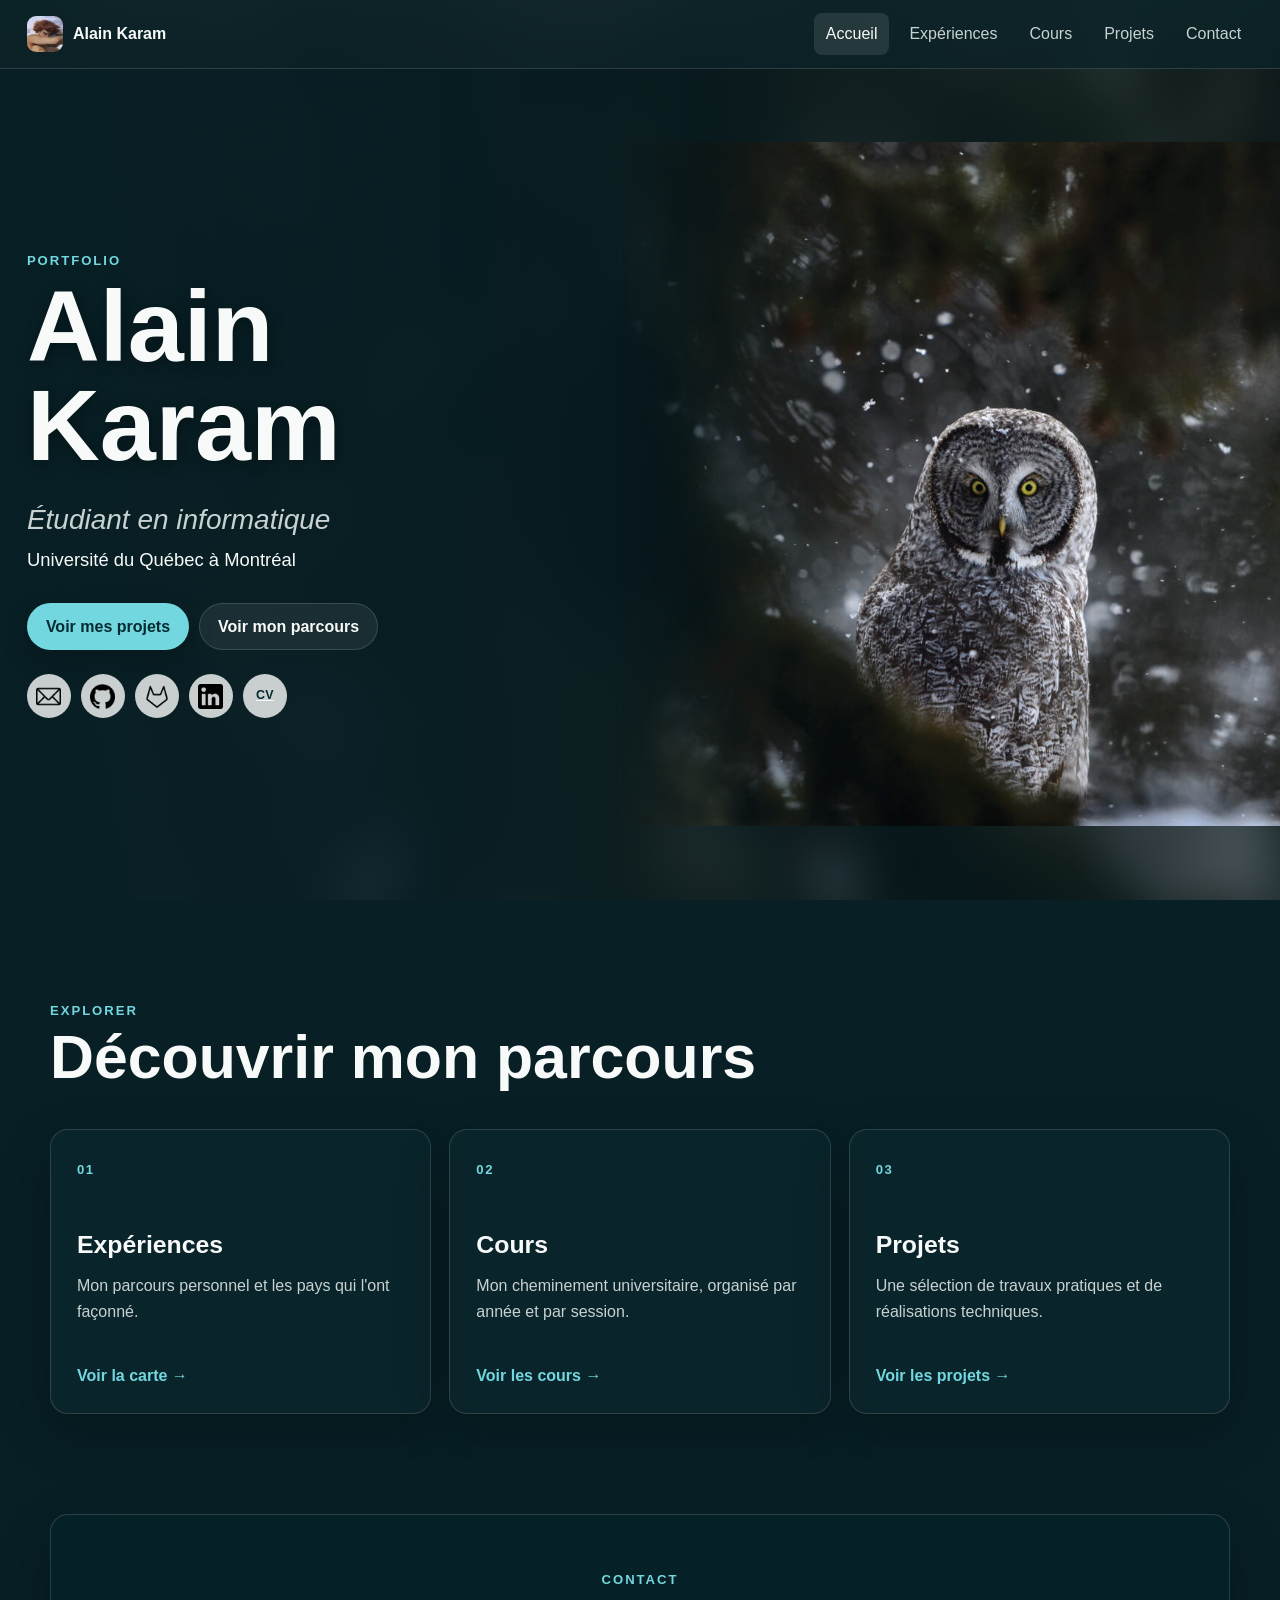
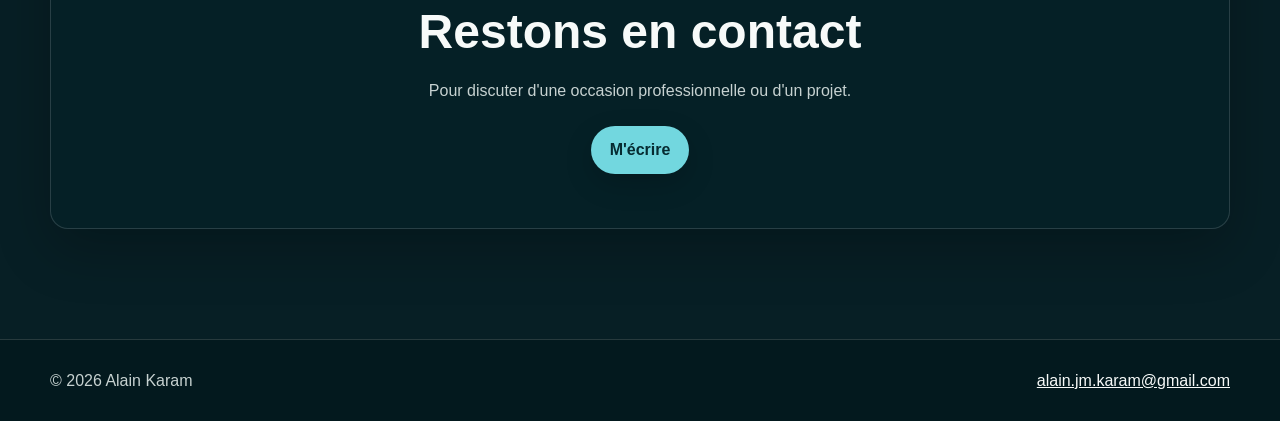
==== commit 2b2d2061: "Ajouter CV" ====
--- a/index.html
+++ b/index.html
@@ -7,7 +7,7 @@
     <title>Alain Karam | Portfolio</title>
     <link rel="stylesheet" href="css/base.css">
     <link rel="stylesheet" href="css/home.css">
-    <script src="js/main.js" defer></script>
+    <script src="js/main.js?v=20260821" defer></script>
 </head>
 <body data-page="home" data-root=".">
     <a class="skip-link" href="#main-content">Aller au contenu</a>
@@ -40,11 +40,14 @@
                         <a href="https://www.linkedin.com/in/Karam-Alain" target="_blank" rel="noopener noreferrer" aria-label="Profil LinkedIn d'Alain">
                             <img src="images/icons/linkedin.png" alt="">
                         </a>
+                        <a href="alainCV.pdf" download="Alain-Karam-CV.pdf" aria-label="Télécharger le CV d'Alain Karam en PDF">
+                            <span class="cv-icon" aria-hidden="true">CV</span>
+                        </a>
                     </div>
                 </div>
 
                 <div class="photo-container" aria-hidden="true">
-                    <img src="images/alainPfp.png" alt="" class="profile-photo">
+                    <img src="images/greatGreyOwl.jpg" alt="" class="profile-photo">
                 </div>
             </div>
         </section>
--- a/css/base.css
+++ b/css/base.css
@@ -103,6 +103,8 @@
 
 .navbar {
     display: flex;
+    width: calc(100% - clamp(28px, 4.2vw, 80px));
+    max-width: none;
     min-height: var(--header-height);
     align-items: center;
     justify-content: space-between;
--- a/css/home.css
+++ b/css/home.css
@@ -7,6 +7,8 @@
 
 .hero-content {
     display: flex;
+    width: calc(100% - clamp(28px, 4.2vw, 80px));
+    max-width: none;
     min-height: calc(100vh - var(--header-height));
     align-items: center;
 }
@@ -73,20 +75,57 @@
     object-fit: contain;
 }
 
+.social-icons .cv-icon {
+    color: var(--color-accent-dark);
+    font-size: 0.78rem;
+    font-weight: 900;
+    letter-spacing: 0.02em;
+}
+
 .photo-container {
     position: absolute;
     inset: var(--header-height) 0 0;
     z-index: 0;
+    isolation: isolate;
+    background: var(--color-bg);
     pointer-events: none;
 }
 
+.photo-container::before {
+    position: absolute;
+    inset: -28px;
+    z-index: 0;
+    background: var(--hero-image, none) center / cover no-repeat;
+    content: '';
+    filter: blur(22px);
+    opacity: 0.55;
+    transform: scale(1.06);
+}
+
+.photo-container::after {
+    position: absolute;
+    inset: 0;
+    z-index: 1;
+    background: linear-gradient(
+        to right,
+        rgba(7, 31, 37, 0.96) 0%,
+        rgba(7, 31, 37, 0.78) 34%,
+        rgba(7, 31, 37, 0.3) 64%,
+        rgba(7, 31, 37, 0.08) 100%
+    );
+    content: '';
+}
+
 .profile-photo {
+    position: relative;
+    z-index: 2;
+    display: block;
     width: 100%;
     height: 100%;
-    object-fit: cover;
-    object-position: center;
-    mask-image: linear-gradient(to right, transparent 0%, rgba(0, 0, 0, 0.3) 18%, #000 42%);
-    -webkit-mask-image: linear-gradient(to right, transparent 0%, rgba(0, 0, 0, 0.3) 18%, #000 42%);
+    object-fit: contain;
+    object-position: right center;
+    mask-image: linear-gradient(to right, transparent 0%, transparent 48%, rgba(0, 0, 0, 0.72) 61%, #000 72%);
+    -webkit-mask-image: linear-gradient(to right, transparent 0%, transparent 48%, rgba(0, 0, 0, 0.72) 61%, #000 72%);
 }
 
 .home-navigation {
@@ -200,11 +239,25 @@
         inset: var(--header-height) 0 0;
     }
 
+    .photo-container::before {
+        filter: blur(14px);
+        opacity: 0.45;
+    }
+
+    .photo-container::after {
+        background: linear-gradient(to right, rgba(7, 31, 37, 0.88), rgba(7, 31, 37, 0.3));
+    }
+
     .profile-photo {
-        object-position: 58% center;
-        filter: brightness(0.72);
-        mask-image: linear-gradient(to right, rgba(0, 0, 0, 0.18) 0%, rgba(0, 0, 0, 0.82) 68%, #000 100%);
-        -webkit-mask-image: linear-gradient(to right, rgba(0, 0, 0, 0.18) 0%, rgba(0, 0, 0, 0.82) 68%, #000 100%);
+        object-position: center;
+        filter: brightness(0.82);
+        mask-image: linear-gradient(to right, rgba(0, 0, 0, 0.2) 0%, rgba(0, 0, 0, 0.86) 66%, #000 100%);
+        -webkit-mask-image: linear-gradient(to right, rgba(0, 0, 0, 0.2) 0%, rgba(0, 0, 0, 0.86) 66%, #000 100%);
+    }
+
+    .profile-photo.profile-photo-landscape {
+        object-fit: cover;
+        object-position: 82% center;
     }
 
     .home-navigation {
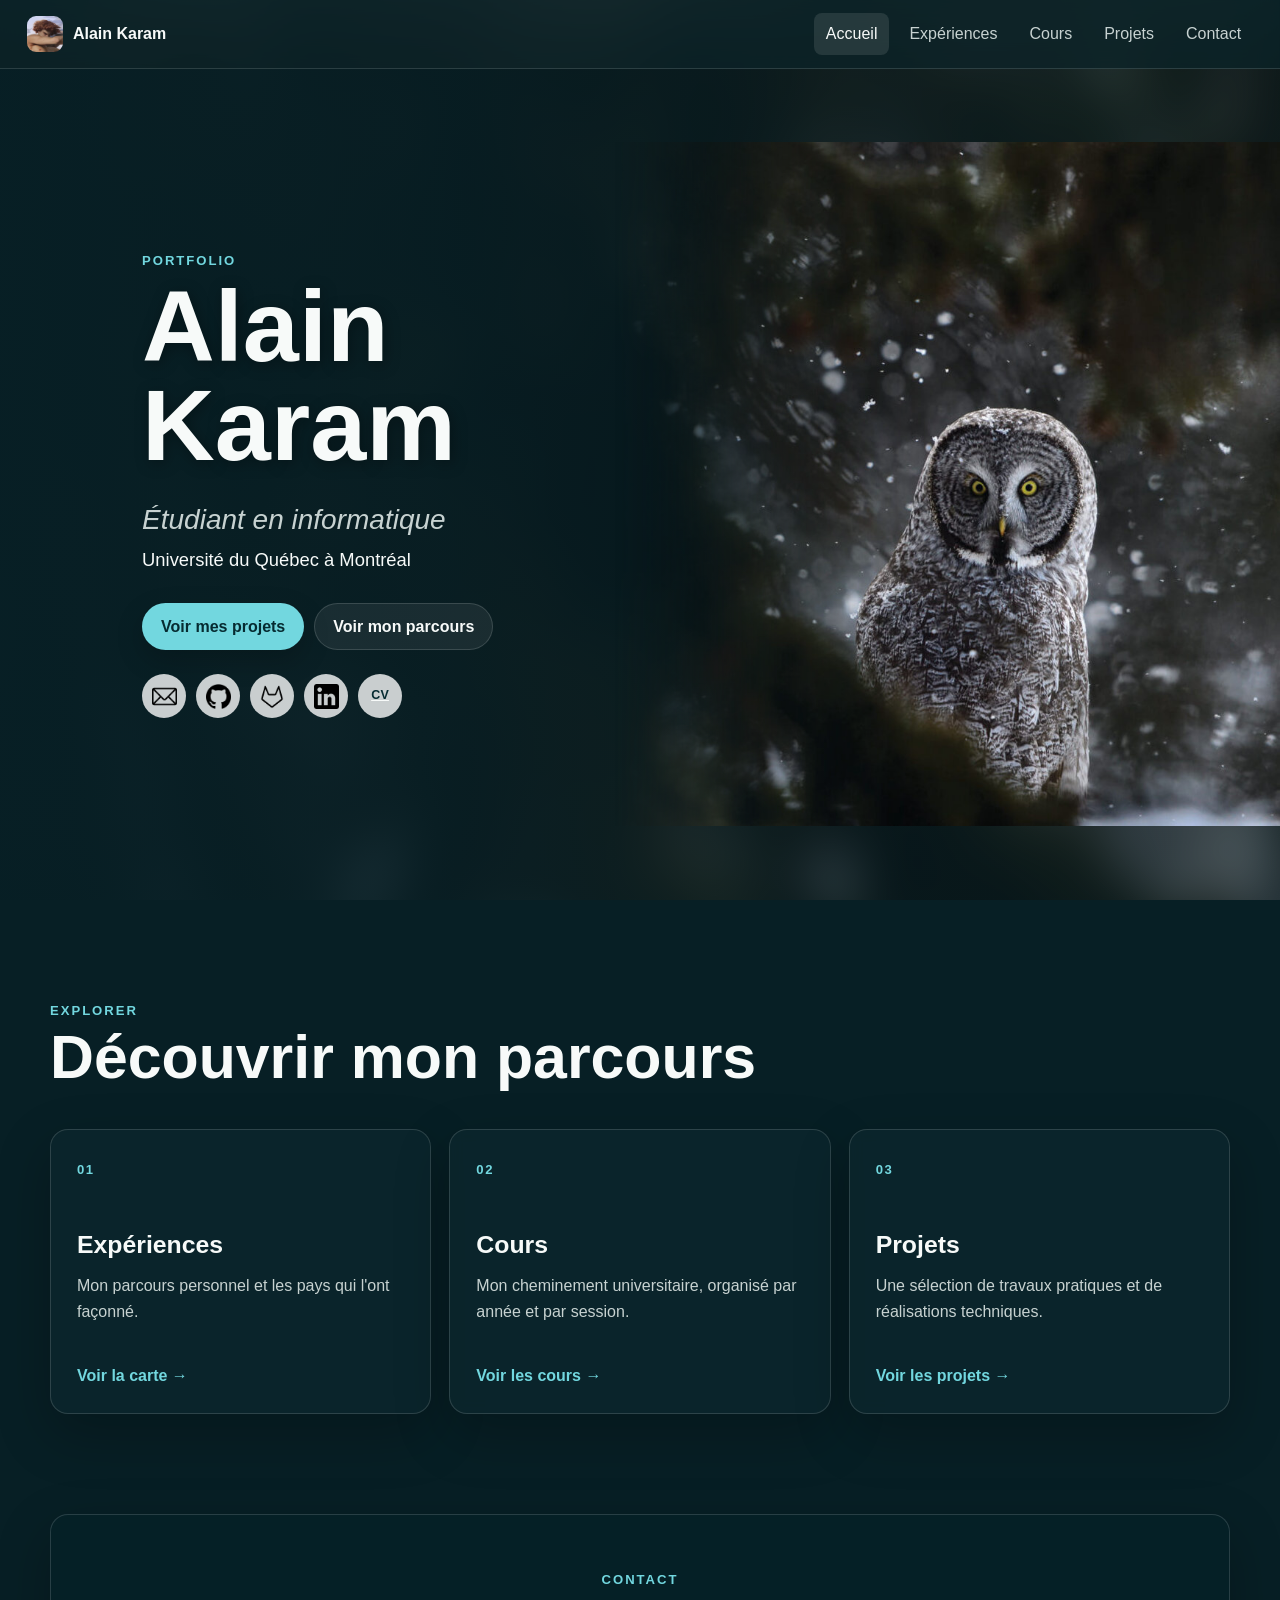
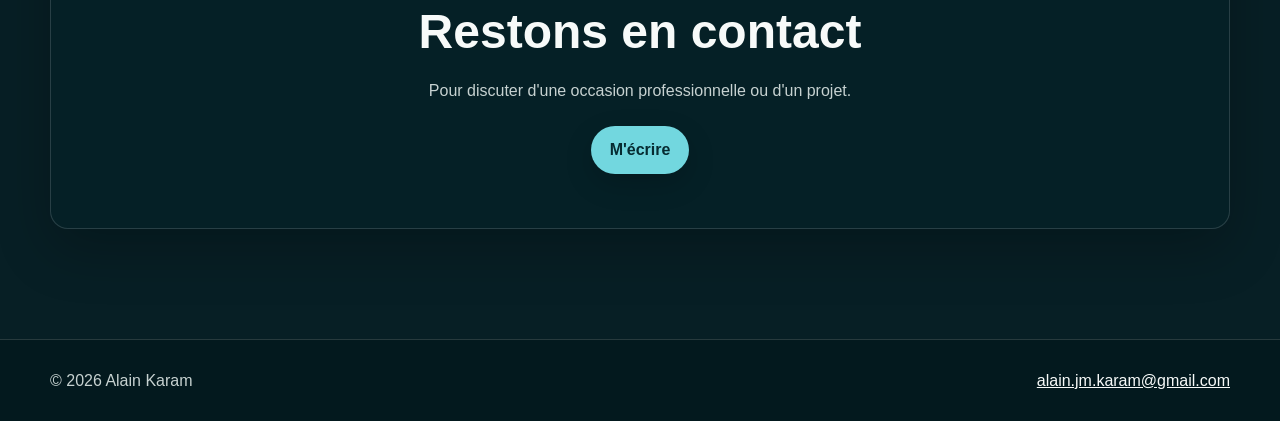
==== commit 607940c1: "Ajouter fond d'ecran jour et nuit" ====
--- a/index.html
+++ b/index.html
@@ -6,8 +6,8 @@
     <meta name="description" content="Portfolio d'Alain Karam, étudiant en informatique à l'Université du Québec à Montréal.">
     <title>Alain Karam | Portfolio</title>
     <link rel="stylesheet" href="css/base.css">
-    <link rel="stylesheet" href="css/home.css">
-    <script src="js/main.js?v=20260821" defer></script>
+    <link rel="stylesheet" href="css/home.css?v=20260821-2">
+    <script src="js/main.js?v=20260821-2" defer></script>
 </head>
 <body data-page="home" data-root=".">
     <a class="skip-link" href="#main-content">Aller au contenu</a>
--- a/css/home.css
+++ b/css/home.css
@@ -17,6 +17,7 @@
     position: relative;
     z-index: 1;
     width: min(44%, 510px);
+    margin-left: clamp(40px, 9vw, 170px);
     padding-block: 50px;
 }
 
@@ -128,6 +129,27 @@
     -webkit-mask-image: linear-gradient(to right, transparent 0%, transparent 48%, rgba(0, 0, 0, 0.72) 61%, #000 72%);
 }
 
+.hero.is-daytime .profile-info {
+    margin-right: clamp(40px, 9vw, 170px);
+    margin-left: auto;
+}
+
+.hero.is-daytime .photo-container::after {
+    background: linear-gradient(
+        to left,
+        rgba(7, 31, 37, 0.94) 0%,
+        rgba(7, 31, 37, 0.72) 34%,
+        rgba(7, 31, 37, 0.24) 64%,
+        rgba(7, 31, 37, 0.04) 100%
+    );
+}
+
+.hero.is-daytime .profile-photo {
+    object-position: left center;
+    mask-image: linear-gradient(to left, transparent 0%, transparent 48%, rgba(0, 0, 0, 0.72) 61%, #000 72%);
+    -webkit-mask-image: linear-gradient(to left, transparent 0%, transparent 48%, rgba(0, 0, 0, 0.72) 61%, #000 72%);
+}
+
 .home-navigation {
     padding-block: 100px;
 }
@@ -232,6 +254,7 @@
     .profile-info {
         width: 100%;
         max-width: 330px;
+        margin-left: 0;
         padding: 45px 0;
     }
 
@@ -260,6 +283,30 @@
         object-position: 82% center;
     }
 
+    .hero.is-daytime .profile-info {
+        margin-right: 0;
+        margin-left: 0;
+        text-align: right;
+    }
+
+    .hero.is-daytime .hero-actions,
+    .hero.is-daytime .social-icons {
+        justify-content: flex-end;
+    }
+
+    .hero.is-daytime .photo-container::after {
+        background: linear-gradient(to left, rgba(7, 31, 37, 0.86), rgba(7, 31, 37, 0.26));
+    }
+
+    .hero.is-daytime .profile-photo {
+        mask-image: linear-gradient(to left, rgba(0, 0, 0, 0.2) 0%, rgba(0, 0, 0, 0.86) 66%, #000 100%);
+        -webkit-mask-image: linear-gradient(to left, rgba(0, 0, 0, 0.2) 0%, rgba(0, 0, 0, 0.86) 66%, #000 100%);
+    }
+
+    .hero.is-daytime .profile-photo.profile-photo-landscape {
+        object-position: 22% center;
+    }
+
     .home-navigation {
         padding-block: 72px;
     }
